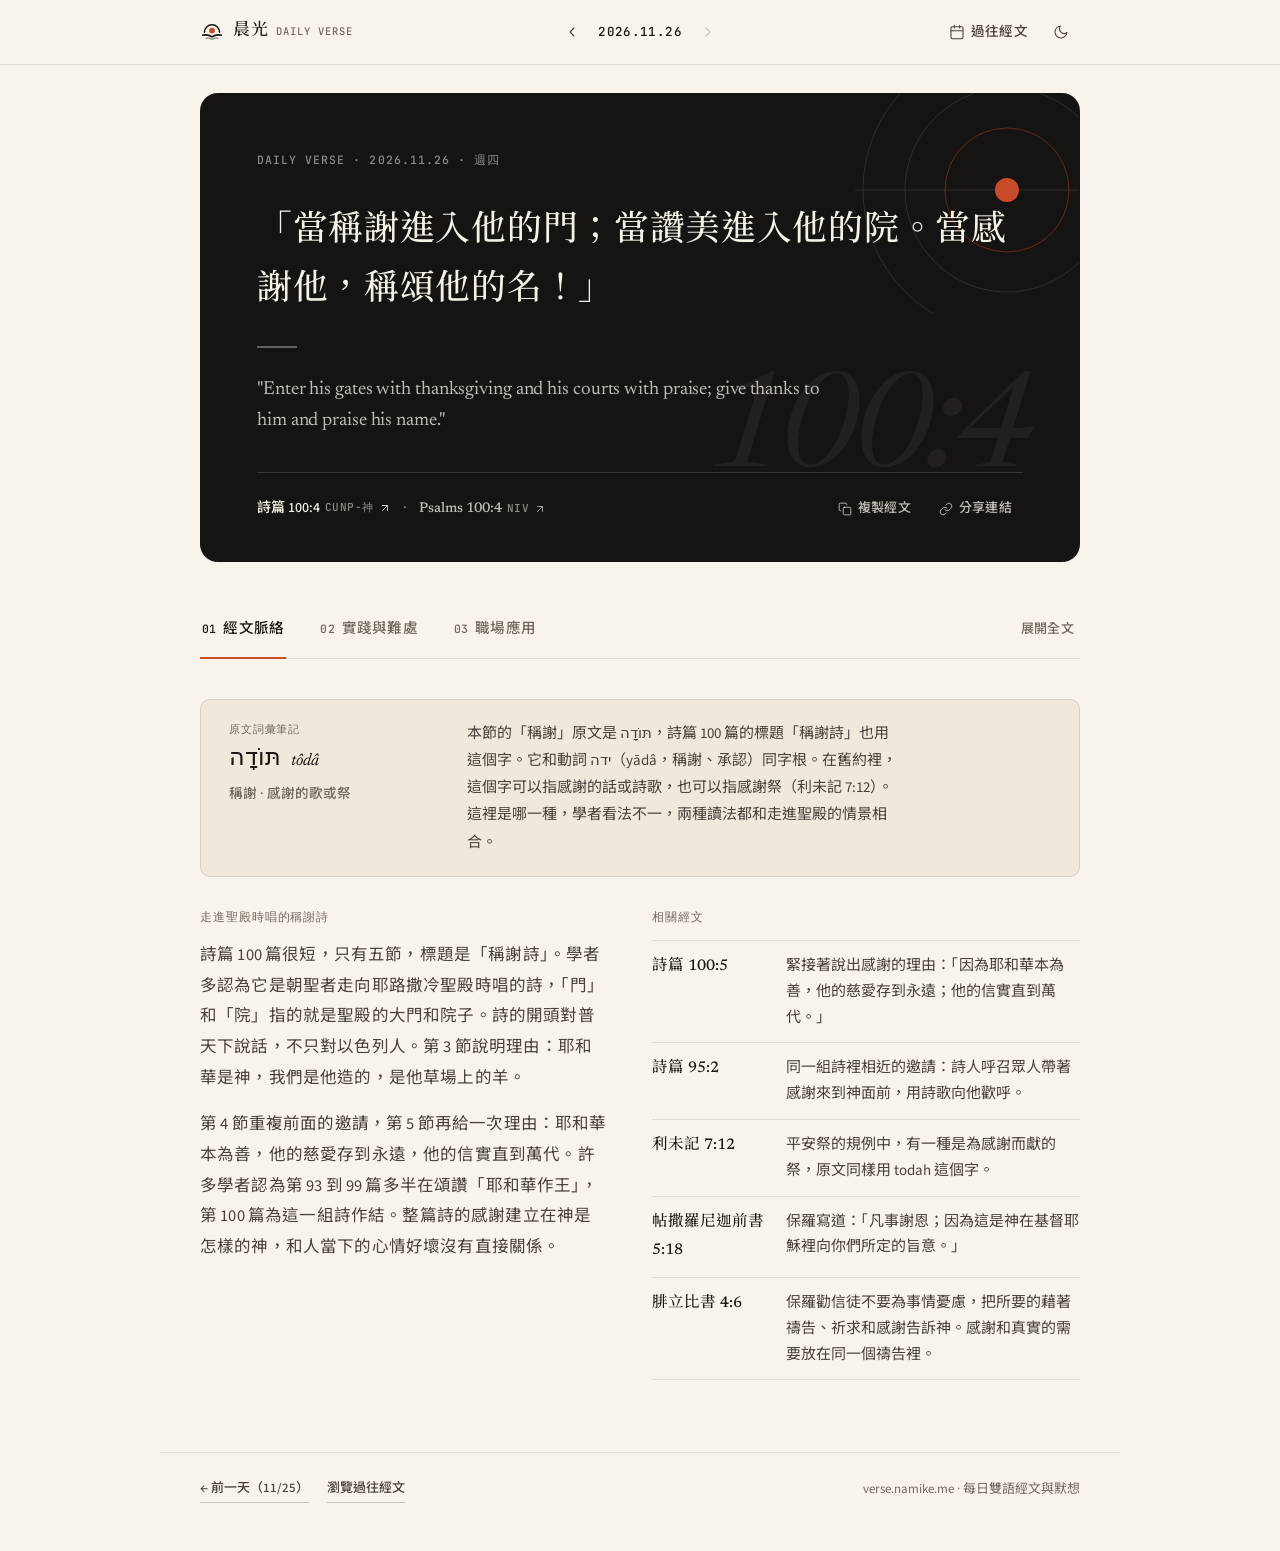
==== index.html @ 26ce159d "Publish daily verse: 2026-11-26 (Psalms 100:4) Co-authored-by: OpenBot <335604065+openbotgit[bot]@us" ====
<!DOCTYPE html>
<html
  lang="zh-Hant"
  data-theme="light"
  data-base="./"
  data-date="2026-11-26"
  data-entry-path="2026/11/26/"
  data-ref-zh="詩篇 100:4"
  data-ver-zh="CUNP-神"
  data-ref-en="Psalms 100:4"
  data-ver-en="NIV"
>
<head>
  <meta charset="UTF-8" />
  <meta name="viewport" content="width=device-width, initial-scale=1.0, viewport-fit=cover" />
  <title>晨光 · Daily Verse｜詩篇 100:4 · Psalms 100:4</title>
  <meta name="description" content="2026.11.26 詩篇 100:4 (CUNP-神) · Psalms 100:4 (NIV)｜詩人邀請眾人帶著感謝走進聖殿的門，下一節說明原因：耶和華本為善。" />
  <meta property="og:title" content="晨光 · Daily Verse｜詩篇 100:4 · Psalms 100:4" />
  <meta property="og:description" content="2026.11.26 詩篇 100:4 (CUNP-神) · Psalms 100:4 (NIV)｜詩人邀請眾人帶著感謝走進聖殿的門，下一節說明原因：耶和華本為善。" />
  <meta property="og:type" content="website" />
  <meta name="theme-color" id="themeColorMeta" content="#F8F4EC" />
  <meta name="mobile-web-app-capable" content="yes" />
  <meta name="apple-mobile-web-app-capable" content="yes" />
  <meta name="apple-mobile-web-app-status-bar-style" content="black-translucent" />
  <meta name="apple-mobile-web-app-title" content="晨光" />
  <link rel="manifest" href="./manifest.webmanifest" />
  <link rel="icon" type="image/svg+xml" href="./assets/icons/favicon.svg?v=4374a170" />
  <link rel="apple-touch-icon" sizes="180x180" href="./assets/icons/apple-touch-icon.png?v=6e1e2e88" />
  <link rel="preconnect" href="https://fonts.googleapis.com" />
  <link rel="preconnect" href="https://fonts.gstatic.com" crossorigin />
  <link
    href="https://fonts.googleapis.com/css2?family=JetBrains+Mono:wght@400;500&family=Newsreader:ital,opsz,wght@0,6..72,400;0,6..72,500;1,6..72,400&family=Noto+Sans+TC:wght@400;500;600&family=Noto+Serif+TC:wght@400;500;600&family=Source+Sans+3:wght@400;500;600&display=swap"
    rel="stylesheet"
  />
  <link rel="stylesheet" href="./assets/styles.css?v=486f0913" />
</head>
<body>
  <header class="site-header">
    <div class="header-inner">
      <a href="./" class="brand" id="brandHomeLink" title="回到最新一篇">
        <span class="brand-mark" aria-hidden="true">
          <svg width="24" height="24" viewBox="0 0 28 28" fill="none">
            <path d="M 5.2 14.3 A 8.8 8.8 0 0 1 22.8 14.3" stroke="currentColor" stroke-width="1.8" stroke-linecap="round"/>
            <circle cx="14" cy="12.3" r="3.4" fill="var(--accent, #C84B2A)"/>
            <path d="M 3.4 17.7 C 7.4 16.7 11.2 17.6 14 19.7 C 16.8 17.6 20.6 16.7 24.6 17.7" stroke="currentColor" stroke-width="2.0" stroke-linecap="round" stroke-linejoin="round"/>
            <path d="M 7.2 21.4 C 9.8 20.9 12.1 21.4 14 22.7 C 15.9 21.4 18.2 20.9 20.8 21.4" stroke="currentColor" stroke-opacity="0.48" stroke-width="1.6" stroke-linecap="round" stroke-linejoin="round"/>
          </svg>
        </span>
        <span class="brand-text">
          <span class="brand-zh">晨光</span>
          <span class="brand-en">Daily Verse</span>
        </span>
      </a>

      <nav class="day-nav" aria-label="每日經文切換">
        <a class="day-btn" id="prevDayBtn" href="./2026/11/25/" aria-label="前一天（11/25）" title="前一天 (←)"><svg width="16" height="16" viewBox="0 0 24 24" fill="none" stroke="currentColor" stroke-width="1.6" stroke-linecap="round" stroke-linejoin="round" aria-hidden="true"><path d="M15 18l-6-6 6-6"/></svg></a>
        <span class="day-current tabular">
          <span class="date-full" id="currentDateFull">2026.11.26</span>
          <span class="date-short" id="currentDateShort">11/26</span>
        </span>
        <span class="day-btn is-disabled" id="nextDayBtn" aria-disabled="true" title="已是最新一篇"><svg width="16" height="16" viewBox="0 0 24 24" fill="none" stroke="currentColor" stroke-width="1.6" stroke-linecap="round" stroke-linejoin="round" aria-hidden="true"><path d="M9 18l6-6-6-6"/></svg></span>
      </nav>

      <div class="header-actions">
        <button type="button" class="ghost-icon-btn" id="openArchiveBtn" aria-haspopup="dialog" aria-controls="archiveDrawer" aria-label="開啟過往經文" title="過往經文 (A)">
          <svg width="16" height="16" viewBox="0 0 24 24" fill="none" stroke="currentColor" stroke-width="1.6" stroke-linecap="round" stroke-linejoin="round" aria-hidden="true">
            <rect x="3" y="4" width="18" height="18" rx="2"/>
            <path d="M16 2v4M8 2v4M3 10h18"/>
          </svg>
          <span class="archive-label">過往經文</span>
        </button>
        <button type="button" class="ghost-icon-btn ghost-icon-btn--square" id="themeToggleBtn" aria-label="切換淺色或深色閱讀模式" title="切換閱讀模式 (T)">
          <svg id="themeIconSun" width="16" height="16" viewBox="0 0 24 24" fill="none" stroke="currentColor" stroke-width="1.6" stroke-linecap="round" stroke-linejoin="round" style="display:none;" aria-hidden="true">
            <circle cx="12" cy="12" r="4"/>
            <path d="M12 2v2M12 20v2M4.93 4.93l1.41 1.41M17.66 17.66l1.41 1.41M2 12h2M20 12h2M6.34 17.66l-1.41 1.41M19.07 4.93l-1.41 1.41"/>
          </svg>
          <svg id="themeIconMoon" width="16" height="16" viewBox="0 0 24 24" fill="none" stroke="currentColor" stroke-width="1.6" stroke-linecap="round" stroke-linejoin="round" aria-hidden="true">
            <path d="M21 12.79A9 9 0 1 1 11.21 3 7 7 0 0 0 21 12.79z"/>
          </svg>
        </button>
      </div>
    </div>
  </header>

  <main id="top">
    <article id="entryRoot" aria-live="polite">
      <section class="hero-stage" aria-label="今日雙語經文">
        <svg class="hero-motif" viewBox="0 0 300 220" fill="none" aria-hidden="true">
          <circle cx="228" cy="96" r="144" stroke="var(--hero-arc)" stroke-width="1"/>
          <circle cx="228" cy="96" r="102" stroke="var(--hero-arc)" stroke-width="1"/>
          <circle cx="228" cy="96" r="62" stroke="var(--hero-arc-warm)" stroke-width="1"/>
          <line x1="76" y1="96" x2="300" y2="96" stroke="var(--hero-arc)" stroke-width="1"/>
          <circle cx="228" cy="96" r="12" fill="var(--accent)"/>
        </svg>

        <div class="hero-watermark tabular is-long" id="heroWatermark" aria-hidden="true">100:4</div>

        <div class="hero-content">
          <div class="hero-kicker tabular" id="heroKicker">DAILY VERSE · 2026.11.26 · 週四</div>

          <blockquote class="hero-quote-zh" id="heroQuoteZh">「當稱謝進入他的門；當讚美進入他的院。當感謝他，稱頌他的名！」</blockquote>

          <div class="hero-dash" aria-hidden="true"></div>

          <blockquote class="hero-quote-en" id="heroQuoteEn" lang="en">&quot;Enter his gates with thanksgiving and his courts with praise; give thanks to him and praise his name.&quot;</blockquote>

          <div class="hero-footer">
            <h1 class="hero-ref-group">
              <a class="hero-ref-link" id="heroLinkZh" href="https://www.bible.com/zh-TW/verse-of-the-day" target="_blank" rel="noopener noreferrer">
                <span id="heroRefZh">詩篇 100:4</span>
                <span class="ref-ver" id="heroVerZh">CUNP-神</span>
                <svg width="12" height="12" viewBox="0 0 24 24" fill="none" stroke="currentColor" stroke-width="1.6" stroke-linecap="round" stroke-linejoin="round" aria-hidden="true"><path d="M7 17L17 7M7 7h10v10"/></svg>
              </a>
              <span class="ref-sep" aria-hidden="true">·</span>
              <a class="hero-ref-link hero-ref-en" id="heroLinkEn" href="https://www.bible.com/en-GB/verse-of-the-day" target="_blank" rel="noopener noreferrer" lang="en">
                <span id="heroRefEn">Psalms 100:4</span>
                <span class="ref-ver" id="heroVerEn">NIV</span>
                <svg width="12" height="12" viewBox="0 0 24 24" fill="none" stroke="currentColor" stroke-width="1.6" stroke-linecap="round" stroke-linejoin="round" aria-hidden="true"><path d="M7 17L17 7M7 7h10v10"/></svg>
              </a>
            </h1>

            <div class="hero-actions">
              <button type="button" class="hero-ghost-btn" id="copyVerseBtn">
                <svg width="14" height="14" viewBox="0 0 24 24" fill="none" stroke="currentColor" stroke-width="1.6" stroke-linecap="round" stroke-linejoin="round" aria-hidden="true">
                  <rect x="9" y="9" width="13" height="13" rx="2"/>
                  <path d="M5 15H4a2 2 0 0 1-2-2V4a2 2 0 0 1 2-2h9a2 2 0 0 1 2 2v1"/>
                </svg>
                <span>複製經文</span>
              </button>
              <button type="button" class="hero-ghost-btn" id="copyLinkBtn">
                <svg width="14" height="14" viewBox="0 0 24 24" fill="none" stroke="currentColor" stroke-width="1.6" stroke-linecap="round" stroke-linejoin="round" aria-hidden="true">
                  <path d="M10 13a5 5 0 0 0 7.54.54l3-3a5 5 0 0 0-7.07-7.07l-1.72 1.71"/>
                  <path d="M14 11a5 5 0 0 0-7.54-.54l-3 3a5 5 0 0 0 7.07 7.07l1.71-1.71"/>
                </svg>
                <span>分享連結</span>
              </button>
            </div>
          </div>
        </div>
      </section>

      <section class="study-sanctuary" id="studySanctuary" data-expanded="false" aria-label="經文默想與應用">
        <div class="study-tabs-bar">
          <div class="tab-list" role="tablist" aria-label="經文研讀分頁">
            <button type="button" class="study-tab" role="tab" id="tab-context" aria-controls="panel-context" aria-selected="true" data-tab="context">
              <span class="tab-num tabular">01</span>
              <span>經文脈絡</span>
            </button>
            <button type="button" class="study-tab" role="tab" id="tab-practice" aria-controls="panel-practice" aria-selected="false" data-tab="practice">
              <span class="tab-num tabular">02</span>
              <span>實踐與難處</span>
            </button>
            <button type="button" class="study-tab" role="tab" id="tab-workplace" aria-controls="panel-workplace" aria-selected="false" data-tab="workplace">
              <span class="tab-num tabular">03</span>
              <span>職場應用</span>
            </button>
          </div>

          <button type="button" class="expand-all-btn" id="expandAllBtn" aria-pressed="false">展開全文</button>
        </div>

        <section class="study-panel" id="panel-context" role="tabpanel" aria-labelledby="tab-context">
          <div class="panel-expanded-head">
            <span class="panel-expanded-num tabular">01</span>
            <h2 class="panel-expanded-title">經文背景與相關經文</h2>
          </div>
          <aside class="word-study" aria-label="原文詞彙筆記">
            <div class="word-study-top">
              <span class="word-study-tag">原文詞彙筆記</span>
              <div class="word-study-lexeme">
                <span class="word-study-hebrew" lang="he" dir="rtl">תּוֹדָה</span>
                <span class="word-study-translit" lang="en">tôdâ</span>
              </div>
              <span class="word-study-gloss">稱謝 · 感謝的歌或祭</span>
            </div>
            <p>本節的「稱謝」原文是 תּוֹדָה，詩篇 100 篇的標題「稱謝詩」也用這個字。它和動詞 ידה（yādâ，稱謝、承認）同字根。在舊約裡，這個字可以指感謝的話或詩歌，也可以指感謝祭（利未記 7:12）。這裡是哪一種，學者看法不一，兩種讀法都和走進聖殿的情景相合。</p>
          </aside>

          <div class="context-split">
            <div>
              <h3 class="subsection-heading">走進聖殿時唱的稱謝詩</h3>
              <div class="prose-column">
                <p>詩篇 100 篇很短，只有五節，標題是「稱謝詩」。學者多認為它是朝聖者走向耶路撒冷聖殿時唱的詩，「門」和「院」指的就是聖殿的大門和院子。詩的開頭對普天下說話，不只對以色列人。第 3 節說明理由：耶和華是神，我們是他造的，是他草場上的羊。</p>
                <p>第 4 節重複前面的邀請，第 5 節再給一次理由：耶和華本為善，他的慈愛存到永遠，他的信實直到萬代。許多學者認為第 93 到 99 篇多半在頌讚「耶和華作王」，第 100 篇為這一組詩作結。整篇詩的感謝建立在神是怎樣的神，和人當下的心情好壞沒有直接關係。</p>
              </div>
            </div>

            <div>
              <h3 class="subsection-heading">相關經文</h3>
              <ul class="crossref-list">
                <li class="crossref-item">
                  <span class="crossref-ref">詩篇 100:5</span>
                  <span class="crossref-note">緊接著說出感謝的理由：「因為耶和華本為善，他的慈愛存到永遠；他的信實直到萬代。」</span>
                </li>
                <li class="crossref-item">
                  <span class="crossref-ref">詩篇 95:2</span>
                  <span class="crossref-note">同一組詩裡相近的邀請：詩人呼召眾人帶著感謝來到神面前，用詩歌向他歡呼。</span>
                </li>
                <li class="crossref-item">
                  <span class="crossref-ref">利未記 7:12</span>
                  <span class="crossref-note">平安祭的規例中，有一種是為感謝而獻的祭，原文同樣用 todah 這個字。</span>
                </li>
                <li class="crossref-item">
                  <span class="crossref-ref">帖撒羅尼迦前書 5:18</span>
                  <span class="crossref-note">保羅寫道：「凡事謝恩；因為這是神在基督耶穌裡向你們所定的旨意。」</span>
                </li>
                <li class="crossref-item">
                  <span class="crossref-ref">腓立比書 4:6</span>
                  <span class="crossref-note">保羅勸信徒不要為事情憂慮，把所要的藉著禱告、祈求和感謝告訴神。感謝和真實的需要放在同一個禱告裡。</span>
                </li>
              </ul>
            </div>
          </div>
        </section>

        <section class="study-panel" id="panel-practice" role="tabpanel" aria-labelledby="tab-practice" hidden>
          <div class="panel-expanded-head">
            <span class="panel-expanded-num tabular">02</span>
            <h2 class="panel-expanded-title">日常實踐與現實難處</h2>
          </div>

          <div class="practice-grid">
            <div>
              <h3 class="column-label">日常小習慣</h3>
              <ol class="habit-list">
                <li class="habit-item">
                  <span class="habit-index tabular">01</span>
                  <div>
                    <h4 class="item-title">開工前先說一句感謝</h4>
                    <p class="item-body">打開電腦或走進公司前，花幾秒鐘為一件具體的事感謝神，例如昨晚睡得還可以，或通勤順利。</p>
                  </div>
                </li>
                <li class="habit-item">
                  <span class="habit-index tabular">02</span>
                  <div>
                    <h4 class="item-title">寫下感謝的理由</h4>
                    <p class="item-body">第 5 節給了感謝的理由。你也可以在筆記裡寫下自己為什麼感謝，感謝就比較不會只剩一句口頭禪。</p>
                  </div>
                </li>
                <li class="habit-item">
                  <span class="habit-index tabular">03</span>
                  <div>
                    <h4 class="item-title">和別人一起感謝</h4>
                    <p class="item-body">這首詩是對一群人說的。家人吃飯時，或小組聚會開始前，可以請每人說一件這週值得感謝的事。</p>
                  </div>
                </li>
              </ol>
            </div>

            <div class="tensions-panel">
              <h3 class="column-label">現實難處</h3>
              <ul class="tension-list">
                <li class="tension-item">
                  <h4 class="item-title">心裡不感謝，卻被要求感謝</h4>
                  <p class="item-body">經文用命令語氣說「當稱謝」，可是很多時候心裡就是感謝不起來。有人因此覺得自己虛偽。也許可以先說出一件真實的小事，讓感受慢慢跟上，不必假裝。</p>
                </li>
                <li class="tension-item">
                  <h4 class="item-title">感謝變成壓下痛苦</h4>
                  <p class="item-body">如果把感謝當成不准抱怨，人可能會把傷痛藏起來。詩篇裡也有很多哀歌，詩人直接向神訴苦。感謝和哀哭在同一本詩集裡並存。</p>
                </li>
                <li class="tension-item">
                  <h4 class="item-title">對聚會有傷痕的人</h4>
                  <p class="item-body">這首詩描寫一群人一起走進聖殿。對在教會受過傷，或還在觀望信仰的人來說，和大家一起走進去並不容易。可以先從個人的感謝開始，按自己的步調來。</p>
                </li>
              </ul>
            </div>
          </div>
        </section>

        <section class="study-panel" id="panel-workplace" role="tabpanel" aria-labelledby="tab-workplace" hidden>
          <div class="panel-expanded-head">
            <span class="panel-expanded-num tabular">03</span>
            <h2 class="panel-expanded-title">別人怎麼把這節經文用在工作上</h2>
          </div>

          <div class="workplace-grid">
            <article class="workplace-cell">
              <div>
                <span class="workplace-kicker">工作和事奉</span>
                <h3 class="item-title">日常工作也可以是事奉</h3>
                <p class="item-body">第 2 節「事奉耶和華」的希伯來字根，也用在一般的勞動和做工上。這讓人可以把每天的工作也放在敬拜的眼光裡來看，帶著感謝做，也許比較不會只覺得是在交差。</p>
              </div>
              <div class="workplace-source">參考來源：Bible Hub（biblehub.com）的詩篇 100 篇註釋</div>
            </article>
            <article class="workplace-cell">
              <div>
                <span class="workplace-kicker">職位高低</span>
                <h3 class="item-title">不論什麼職位都可以事奉</h3>
                <p class="item-body">有一份猶太讀經材料從「事奉」和「僕人」同字根談起，提出日常生活本身就可以是事奉，不論一個人在什麼位置。對基層員工或主管來說，這份感謝都可以落在自己手上的工作。</p>
              </div>
              <div class="workplace-source">參考來源：Sefaria（sefaria.org）的詩篇 100 篇讀經單元</div>
            </article>
            <article class="workplace-cell">
              <div>
                <span class="workplace-kicker">週間的感謝</span>
                <h3 class="item-title">把主日的感謝帶進週一</h3>
                <p class="item-body">一份查經材料問：怎樣在平日生活中「帶著感謝進入他的門」，怎樣在一週當中樂意事奉。上班族可以在週一早上的會議前，想一件上週值得感謝的事。</p>
              </div>
              <div class="workplace-source">參考來源：Logos Sermons（sermons.logos.com）的詩篇 100 篇查經講章</div>
            </article>
            <article class="workplace-cell">
              <div>
                <span class="workplace-kicker">應得的心態</span>
                <h3 class="item-title">留意理所當然的心態</h3>
                <p class="item-body">Chuck Swindoll 提到，覺得一切理所當然的心態，很快就會蓋過慷慨和謙卑。在職場上，加薪、資源或同事的幫忙久了容易被當成應得的。偶爾停下來道謝，可以幫人保持清醒。</p>
              </div>
              <div class="workplace-source">參考來源：Insight for Living Ministries（insight.org）的每日靈修</div>
            </article>
          </div>
        </section>
      </section>
    </article>
  </main>

  <footer class="site-footer">
    <div class="footer-links">
      <a class="footer-link" id="footerPrevBtn" href="./2026/11/25/">← 前一天（11/25）</a>
      <button type="button" class="footer-link" id="footerArchiveBtn">瀏覽過往經文</button>
      <button type="button" class="footer-link" id="installPwaBtn" hidden>安裝 App</button>
    </div>
    <span class="tabular">verse.namike.me · 每日雙語經文與默想</span>
  </footer>

  <div class="drawer-backdrop" id="drawerBackdrop" hidden></div>
  <aside class="archive-drawer" id="archiveDrawer" role="dialog" aria-modal="true" aria-labelledby="archiveDrawerTitle" hidden>
    <div class="drawer-header">
      <h2 class="drawer-title" id="archiveDrawerTitle">過往經文</h2>
      <button type="button" class="ghost-icon-btn ghost-icon-btn--square" id="closeArchiveBtn" aria-label="關閉過往經文">
        <svg width="16" height="16" viewBox="0 0 24 24" fill="none" stroke="currentColor" stroke-width="1.6" stroke-linecap="round" stroke-linejoin="round" aria-hidden="true">
          <path d="M18 6L6 18M6 6l12 12"/>
        </svg>
      </button>
    </div>
    <div class="drawer-search-wrap">
      <label class="sr-only" for="archiveSearchInput">搜尋日期或經文出處</label>
      <input
        type="search"
        id="archiveSearchInput"
        class="drawer-search"
        placeholder="搜尋日期或經文（例如 2026-11-26、詩篇 100:4）"
        autocomplete="off"
      />
    </div>
    <div class="drawer-body" id="archiveBody">
      <div id="archiveGroups"></div>
      <p class="archive-empty" id="archiveEmpty" hidden>找不到符合的日期或經文。</p>
    </div>
  </aside>

  <div class="toast" id="toastEl" role="status" aria-live="polite"></div>

  <script id="archiveFallback" type="application/json">[{"date": "2026-11-26", "dateDot": "2026.11.26", "shortLabel": "11/26", "weekday": "週四", "refZh": "詩篇 100:4", "refEn": "Psalms 100:4", "snippet": "詩人邀請眾人帶著感謝走進聖殿的門，下一節說明原因：耶和華本為善。", "path": "2026/11/26/"}, {"date": "2026-11-25", "dateDot": "2026.11.25", "shortLabel": "11/25", "weekday": "週三", "refZh": "哥林多前書 15:57", "refEn": "1 Corinthians 15:57", "snippet": "保羅為神所賜的得勝感謝，接著說：在主裡的勞苦不是徒然的。", "path": "2026/11/25/"}, {"date": "2026-11-24", "dateDot": "2026.11.24", "shortLabel": "11/24", "weekday": "週二", "refZh": "約書亞記 1:8", "refEn": "Joshua 1:8", "snippet": "領袖交接之際，約書亞被吩咐晝夜誦念（hagah）律法書，並照著去行。", "path": "2026/11/24/"}]</script>
  <script defer src="./assets/app.js?v=8207afe4"></script>
</body>
</html>
---- assets/styles.css ----
:root {
  /* Light — Alabaster & Ink */
  --bg: #F8F4EC;
  --surface: #EFE8DB;
  --surface-elevated: #FBF8F2;
  --fg: #1A1714;
  --fg-secondary: #48423B;
  --muted: #72685E;
  --border: rgba(26, 23, 20, 0.11);
  --border-strong: rgba(26, 23, 20, 0.22);
  --accent: #C84B2A;
  --accent-soft: rgba(200, 75, 42, 0.08);
  --backdrop: rgba(22, 20, 18, 0.44);

  /* Hero Broadsheet Stage (Dramatic Focal Contrast on Alabaster) */
  --hero-bg: #161412;
  --hero-fg: #F6F1E7;
  --hero-fg-muted: rgba(246, 241, 231, 0.76);
  --hero-fg-subtle: rgba(246, 241, 231, 0.54);
  --hero-border: rgba(246, 241, 231, 0.14);
  --hero-border-strong: rgba(246, 241, 231, 0.30);
  --hero-dash: rgba(246, 241, 231, 0.34);
  --hero-arc: rgba(246, 241, 231, 0.11);
  --hero-arc-warm: rgba(200, 75, 42, 0.42);
  --hero-numeral: rgba(246, 241, 231, 0.055);
  --hero-stage-ring: rgba(22, 20, 18, 0.10);
  --hero-btn-hover: rgba(246, 241, 231, 0.08);

  --font-serif: 'Newsreader', 'Noto Serif TC', 'Iowan Old Style', 'Songti TC', 'Georgia', serif;
  --font-sans: 'Source Sans 3', 'Noto Sans TC', 'PingFang TC', 'Hiragino Sans CNS', sans-serif;
  --font-mono: 'JetBrains Mono', ui-monospace, 'SFMono-Regular', monospace;

  --container: 960px;
  --reading: 66ch;
  --radius-sm: 6px;
  --radius-md: 10px;
  --radius-hero: 18px;
  --header-h: 64px;
}

[data-theme="dark"] {
  /* Dark — Candlelight Obsidian */
  --bg: #12110F;
  --surface: #1B1815;
  --surface-elevated: #211D19;
  --fg: #F5EFE4;
  --fg-secondary: #C8C0B4;
  --muted: #988E82;
  --border: rgba(245, 239, 228, 0.11);
  --border-strong: rgba(245, 239, 228, 0.24);
  --accent: #E07852;
  --accent-soft: rgba(224, 120, 82, 0.14);
  --backdrop: rgba(8, 7, 6, 0.68);

  --hero-bg: #1C1915;
  --hero-fg: #F5EFE4;
  --hero-fg-muted: rgba(245, 239, 228, 0.78);
  --hero-fg-subtle: rgba(245, 239, 228, 0.54);
  --hero-border: rgba(245, 239, 228, 0.13);
  --hero-border-strong: rgba(245, 239, 228, 0.30);
  --hero-dash: rgba(245, 239, 228, 0.34);
  --hero-arc: rgba(224, 120, 82, 0.15);
  --hero-arc-warm: rgba(224, 120, 82, 0.45);
  --hero-numeral: rgba(245, 239, 228, 0.05);
  --hero-stage-ring: rgba(224, 120, 82, 0.26);
  --hero-btn-hover: rgba(245, 239, 228, 0.08);
}

*, *::before, *::after {
  box-sizing: border-box;
}

html {
  scroll-behavior: smooth;
  -webkit-font-smoothing: antialiased;
  -moz-osx-font-smoothing: grayscale;
}

body {
  margin: 0;
  background-color: var(--bg);
  color: var(--fg);
  font-family: var(--font-sans);
  font-size: 16.5px;
  line-height: 1.82;
  text-align: left;
  transition: background-color 180ms ease, color 180ms ease;
}

a {
  color: inherit;
}

button {
  font: inherit;
  color: inherit;
  background: none;
  border: 0;
  padding: 0;
  cursor: pointer;
}

button:focus-visible,
a:focus-visible,
input:focus-visible {
  outline: 2px solid var(--border-strong);
  outline-offset: 2px;
}

.tabular {
  font-variant-numeric: tabular-nums;
}

.sr-only {
  position: absolute;
  width: 1px;
  height: 1px;
  padding: 0;
  margin: -1px;
  overflow: hidden;
  clip: rect(0, 0, 0, 0);
  white-space: nowrap;
  border: 0;
}

/* Single-Row Borderless Header */
.site-header {
  position: sticky;
  top: 0;
  z-index: 30;
  padding-top: env(safe-area-inset-top);
  background-color: var(--bg);
  border-bottom: 1px solid var(--border);
  transition: background-color 180ms ease;
}

.header-inner {
  max-width: var(--container);
  margin: 0 auto;
  padding: 0 clamp(16px, 4vw, 40px);
  height: var(--header-h);
  display: grid;
  grid-template-columns: 1fr auto 1fr;
  align-items: center;
  gap: 10px;
}

.brand {
  display: inline-flex;
  align-items: center;
  gap: 9px;
  justify-self: start;
  min-height: 40px;
  text-decoration: none;
}

.brand-mark {
  display: inline-flex;
  align-items: center;
  justify-content: center;
  color: var(--fg);
}

.brand-text {
  display: flex;
  align-items: baseline;
  gap: 8px;
  white-space: nowrap;
}

.brand-zh {
  font-family: var(--font-serif);
  font-size: 17px;
  font-weight: 500;
  letter-spacing: 0.04em;
}

.brand-en {
  font-family: var(--font-mono);
  font-size: 10.5px;
  font-weight: 500;
  letter-spacing: 0.09em;
  text-transform: uppercase;
  color: var(--muted);
}

.day-nav {
  display: inline-flex;
  align-items: center;
  gap: 2px;
  justify-self: center;
}

.day-btn {
  display: inline-flex;
  align-items: center;
  justify-content: center;
  width: 36px;
  height: 36px;
  border-radius: 999px;
  color: var(--fg-secondary);
  transition: background-color 140ms ease, color 140ms ease;
}

.day-btn:hover:not(:disabled) {
  background-color: var(--surface);
  color: var(--fg);
}

.day-btn:disabled {
  opacity: 0.28;
  cursor: not-allowed;
}

.day-current {
  padding: 0 6px;
  font-family: var(--font-mono);
  font-size: 12.5px;
  font-weight: 500;
  letter-spacing: 0.03em;
  color: var(--fg);
  white-space: nowrap;
}

.date-short {
  display: none;
}

.header-actions {
  display: inline-flex;
  align-items: center;
  gap: 4px;
  justify-self: end;
}

.ghost-icon-btn {
  display: inline-flex;
  align-items: center;
  justify-content: center;
  gap: 6px;
  min-height: 38px;
  padding: 0 10px;
  border-radius: var(--radius-sm);
  font-size: 13.5px;
  font-weight: 500;
  letter-spacing: 0.02em;
  color: var(--fg-secondary);
  transition: background-color 140ms ease, color 140ms ease;
}

.ghost-icon-btn:hover {
  background-color: var(--surface);
  color: var(--fg);
}

.ghost-icon-btn--square {
  padding: 0;
  width: 38px;
}

/* Main Container */
main {
  max-width: var(--container);
  margin: 0 auto;
  padding: clamp(18px, 3vw, 28px) clamp(16px, 4vw, 40px) 64px;
}

/* Hero Broadsheet Focal Stage */
.hero-stage {
  position: relative;
  overflow: hidden;
  background-color: var(--hero-bg);
  color: var(--hero-fg);
  border: 1px solid var(--hero-stage-ring);
  border-radius: var(--radius-hero);
  padding: clamp(28px, 5vw, 56px) clamp(24px, 5vw, 56px) clamp(22px, 3.6vw, 34px);
}

.hero-motif {
  position: absolute;
  top: 0;
  right: 0;
  width: clamp(190px, 28vw, 300px);
  height: auto;
  pointer-events: none;
  z-index: 1;
}

.hero-watermark {
  position: absolute;
  right: clamp(20px, 4vw, 48px);
  bottom: clamp(54px, 7.5vw, 72px);
  font-family: 'Newsreader', 'Georgia', serif;
  font-style: italic;
  font-weight: 400;
  font-size: clamp(6rem, 13.5vw, 10.5rem);
  line-height: 0.82;
  letter-spacing: -0.04em;
  color: var(--hero-numeral);
  pointer-events: none;
  user-select: none;
  white-space: nowrap;
  z-index: 1;
}

.hero-watermark.is-long {
  font-size: clamp(4.6rem, 10.5vw, 8.2rem);
}

.hero-content {
  position: relative;
  z-index: 2;
}

.hero-kicker {
  display: flex;
  flex-wrap: wrap;
  align-items: center;
  gap: 8px;
  margin-bottom: clamp(20px, 3.2vw, 32px);
  padding-right: clamp(90px, 18vw, 180px);
  font-family: var(--font-mono);
  font-size: 11.5px;
  font-weight: 500;
  letter-spacing: 0.09em;
  text-transform: uppercase;
  color: var(--hero-fg-subtle);
}

.hero-quote-zh {
  margin: 0;
  max-width: 26em;
  font-family: var(--font-serif);
  font-size: clamp(1.48rem, 3vw, 2.18rem);
  font-weight: 500;
  line-height: 1.68;
  letter-spacing: 0.02em;
  color: var(--hero-fg);
}

.hero-dash {
  width: 40px;
  height: 2px;
  margin: clamp(18px, 2.8vw, 26px) 0;
  background-color: var(--hero-dash);
}

.hero-quote-en {
  margin: 0;
  max-width: 58ch;
  font-family: var(--font-serif);
  font-size: clamp(1.04rem, 1.48vw, 1.22rem);
  font-weight: 400;
  line-height: 1.64;
  letter-spacing: -0.005em;
  color: var(--hero-fg-muted);
}

.hero-footer {
  margin-top: clamp(24px, 3.8vw, 36px);
  padding-top: 18px;
  border-top: 1px solid var(--hero-border);
  display: flex;
  flex-wrap: wrap;
  align-items: center;
  justify-content: space-between;
  gap: 12px 20px;
}

.hero-ref-group {
  margin: 0;
  display: flex;
  flex-wrap: wrap;
  align-items: baseline;
  gap: 6px 12px;
  font-size: 14px;
  font-weight: 500;
  line-height: 1.45;
}

.hero-ref-link {
  display: inline-flex;
  align-items: center;
  gap: 5px;
  text-decoration: none;
  color: var(--hero-fg);
  border-bottom: 1px solid transparent;
  padding: 2px 0;
  transition: border-color 140ms ease, color 140ms ease;
}

.hero-ref-link:hover {
  border-bottom-color: var(--hero-border-strong);
}

.hero-ref-link.hero-ref-en {
  font-family: var(--font-serif);
  color: var(--hero-fg-muted);
}

.hero-ref-link.hero-ref-en:hover {
  color: var(--hero-fg);
}

.ref-ver {
  font-family: var(--font-mono);
  font-size: 11px;
  letter-spacing: 0.04em;
  color: var(--hero-fg-subtle);
}

.ref-sep {
  color: var(--hero-fg-subtle);
}

.hero-actions {
  display: inline-flex;
  flex-wrap: wrap;
  align-items: center;
  gap: 6px;
}

.hero-ghost-btn {
  display: inline-flex;
  align-items: center;
  gap: 6px;
  min-height: 36px;
  padding: 0 11px;
  border-radius: var(--radius-sm);
  font-size: 13px;
  font-weight: 500;
  letter-spacing: 0.02em;
  color: var(--hero-fg-muted);
  transition: background-color 140ms ease, color 140ms ease;
}

.hero-ghost-btn:hover {
  background-color: var(--hero-btn-hover);
  color: var(--hero-fg);
}

.hero-ghost-btn:active {
  transform: translateY(1px);
}

/* Sample Entry Notice */
.mock-notice {
  margin: 20px 0 0;
  padding: 10px 14px;
  border: 1px solid var(--border);
  border-radius: var(--radius-sm);
  background-color: var(--surface);
  font-size: 13.5px;
  color: var(--fg-secondary);
}

/* Tabbed Study Sanctuary */
.study-sanctuary {
  margin-top: clamp(26px, 4vw, 40px);
}

.study-tabs-bar {
  display: flex;
  align-items: center;
  justify-content: space-between;
  gap: 16px;
  border-bottom: 1px solid var(--border);
}

.tab-list {
  display: flex;
  align-items: center;
  gap: clamp(18px, 3vw, 32px);
}

.study-tab {
  position: relative;
  display: inline-flex;
  align-items: baseline;
  gap: 7px;
  padding: 14px 2px;
  margin-bottom: -1px;
  border-bottom: 2px solid transparent;
  font-size: 14.5px;
  font-weight: 500;
  letter-spacing: 0.015em;
  color: var(--muted);
  white-space: nowrap;
  transition: color 140ms ease, border-color 140ms ease;
}

.study-tab:hover {
  color: var(--fg);
}

.study-tab[aria-selected="true"] {
  color: var(--fg);
  border-bottom-color: var(--accent);
}

.tab-num {
  font-family: var(--font-mono);
  font-size: 11.5px;
  font-weight: 500;
  color: var(--muted);
}

.study-tab[aria-selected="true"] .tab-num {
  color: var(--fg);
}

.expand-all-btn {
  display: inline-flex;
  align-items: center;
  gap: 5px;
  min-height: 36px;
  padding: 0 6px;
  font-size: 13px;
  font-weight: 500;
  letter-spacing: 0.02em;
  color: var(--muted);
  white-space: nowrap;
  transition: color 140ms ease;
}

.expand-all-btn:hover {
  color: var(--fg);
}

.expand-all-btn[aria-pressed="true"] {
  color: var(--fg);
}

/* Study Panels */
.study-panel {
  padding: clamp(28px, 4vw, 40px) 0 8px;
}

.study-panel[hidden] {
  display: none;
}

.panel-expanded-head {
  display: none;
  align-items: baseline;
  gap: 10px;
  margin: 0 0 22px;
  padding-bottom: 10px;
  border-bottom: 1px solid var(--border);
}

.study-sanctuary[data-expanded="true"] .study-panel + .study-panel {
  margin-top: 32px;
  padding-top: 36px;
  border-top: 1px solid var(--border);
}

.study-sanctuary[data-expanded="true"] .panel-expanded-head {
  display: flex;
}

.panel-expanded-num {
  font-family: var(--font-mono);
  font-size: 12px;
  font-weight: 500;
  color: var(--muted);
}

.panel-expanded-title {
  margin: 0;
  font-family: var(--font-serif);
  font-size: 1.32rem;
  font-weight: 500;
  color: var(--fg);
}

/* Panel 01: Word Study + Context + Cross-Refs */
.word-study {
  margin: 0 0 30px;
  padding: 20px clamp(18px, 3vw, 28px);
  background-color: var(--surface);
  border: 1px solid var(--border);
  border-radius: var(--radius-md);
  display: grid;
  grid-template-columns: 210px 1fr;
  gap: 12px 28px;
  align-items: start;
}

.word-study-top {
  display: flex;
  flex-direction: column;
  gap: 4px;
}

.word-study-tag {
  font-family: var(--font-mono);
  font-size: 10.5px;
  font-weight: 500;
  letter-spacing: 0.08em;
  text-transform: uppercase;
  color: var(--muted);
}

.word-study-lexeme {
  display: flex;
  align-items: baseline;
  gap: 10px;
  margin-top: 2px;
}

.word-study-hebrew {
  font-family: var(--font-serif);
  font-size: 24px;
  font-weight: 500;
  line-height: 1.2;
  color: var(--fg);
  direction: rtl;
  unicode-bidi: isolate;
}

.word-study-translit {
  font-family: var(--font-serif);
  font-style: italic;
  font-size: 17px;
  color: var(--fg);
}

.word-study-gloss {
  font-size: 13.5px;
  font-weight: 500;
  color: var(--muted);
}

.word-study p {
  margin: 0;
  font-size: 15px;
  line-height: 1.82;
  color: var(--fg-secondary);
  max-width: 62ch;
}

.context-split {
  display: grid;
  grid-template-columns: 1fr 1.05fr;
  gap: 28px 44px;
  align-items: start;
}

.prose-column {
  max-width: var(--reading);
  margin-bottom: 0;
}

.prose-column p {
  margin: 0 0 16px;
  color: var(--fg-secondary);
  line-height: 1.86;
  letter-spacing: 0.01em;
}

.prose-column p:last-child {
  margin-bottom: 0;
}

.subsection-heading {
  margin: 0 0 12px;
  font-family: var(--font-mono);
  font-size: 11.5px;
  font-weight: 500;
  letter-spacing: 0.08em;
  text-transform: uppercase;
  color: var(--muted);
}

.crossref-list {
  list-style: none;
  margin: 0;
  padding: 0;
  border-top: 1px solid var(--border);
}

.crossref-item {
  display: grid;
  grid-template-columns: 118px 1fr;
  gap: 4px 16px;
  padding: 12px 0;
  border-bottom: 1px solid var(--border);
  align-items: baseline;
}

.crossref-ref {
  font-family: var(--font-serif);
  font-size: 15.5px;
  font-weight: 500;
  color: var(--fg);
}

.crossref-note {
  font-size: 15px;
  line-height: 1.72;
  color: var(--fg-secondary);
}

/* Panel 02: Practice & Tensions */
.practice-grid {
  display: grid;
  grid-template-columns: 1.05fr 0.95fr;
  gap: 28px 44px;
  align-items: start;
}

.column-label {
  margin: 0 0 16px;
  font-family: var(--font-mono);
  font-size: 11.5px;
  font-weight: 500;
  letter-spacing: 0.08em;
  text-transform: uppercase;
  color: var(--muted);
}

.habit-list {
  list-style: none;
  margin: 0;
  padding: 0;
  border-top: 1px solid var(--border);
}

.habit-item {
  display: grid;
  grid-template-columns: 32px 1fr;
  gap: 10px;
  padding: 18px 0;
  border-bottom: 1px solid var(--border);
  align-items: start;
}

.habit-index {
  font-family: var(--font-mono);
  font-size: 12px;
  font-weight: 500;
  color: var(--muted);
  padding-top: 4px;
}

.item-title {
  margin: 0 0 5px;
  font-family: var(--font-serif);
  font-size: 17.5px;
  font-weight: 500;
  line-height: 1.4;
  color: var(--fg);
}

.item-body {
  margin: 0;
  font-size: 15px;
  line-height: 1.78;
  color: var(--fg-secondary);
}

.tensions-panel {
  background-color: var(--surface);
  border-radius: var(--radius-md);
  padding: 22px clamp(18px, 3vw, 26px);
}

.tension-list {
  list-style: none;
  margin: 0;
  padding: 0;
}

.tension-item {
  padding: 15px 0;
  border-top: 1px solid var(--border);
}

.tension-item:first-child {
  padding-top: 2px;
  border-top: 0;
}

.tension-item:last-child {
  padding-bottom: 0;
}

/* Panel 03: Workplace 2x2 Matrix */
.workplace-grid {
  display: grid;
  grid-template-columns: repeat(2, 1fr);
  border-top: 1px solid var(--border);
  border-bottom: 1px solid var(--border);
}

.workplace-cell {
  padding: 24px 0;
  display: flex;
  flex-direction: column;
  justify-content: space-between;
  gap: 14px;
}

.workplace-cell:nth-child(odd) {
  padding-right: 28px;
  border-right: 1px solid var(--border);
}

.workplace-cell:nth-child(even) {
  padding-left: 28px;
}

.workplace-cell:nth-child(n+3) {
  border-top: 1px solid var(--border);
}

.workplace-kicker {
  display: inline-block;
  margin-bottom: 6px;
  font-family: var(--font-mono);
  font-size: 11px;
  font-weight: 500;
  letter-spacing: 0.06em;
  text-transform: uppercase;
  color: var(--muted);
}

.workplace-source {
  font-size: 13px;
  line-height: 1.5;
  color: var(--muted);
  border-top: 1px solid var(--border);
  padding-top: 10px;
}

/* Sample Archive Section */
.sample-section {
  padding: 28px 0 8px;
}

.sample-section[hidden] {
  display: none;
}

/* Quiet Footer */
.site-footer {
  max-width: var(--container);
  margin: 0 auto;
  padding: 24px clamp(16px, 4vw, 40px) calc(48px + env(safe-area-inset-bottom));
  border-top: 1px solid var(--border);
  display: flex;
  flex-wrap: wrap;
  align-items: center;
  justify-content: space-between;
  gap: 14px;
  font-size: 13px;
  color: var(--muted);
}

.footer-links {
  display: flex;
  flex-wrap: wrap;
  align-items: center;
  gap: 18px;
}

.footer-link {
  font-weight: 500;
  color: var(--fg-secondary);
  border-bottom: 1px solid var(--border-strong);
  padding-bottom: 1px;
  transition: color 140ms ease, border-color 140ms ease;
}

.footer-link:hover:not(:disabled) {
  color: var(--fg);
  border-bottom-color: var(--fg);
}

.footer-link:disabled {
  opacity: 0.4;
  cursor: not-allowed;
}

/* Archive Slide-Over Drawer */
.drawer-backdrop {
  position: fixed;
  inset: 0;
  z-index: 50;
  background-color: var(--backdrop);
  opacity: 0;
  pointer-events: none;
  transition: opacity 180ms ease;
}

.drawer-backdrop.open {
  opacity: 1;
  pointer-events: auto;
}

.archive-drawer {
  position: fixed;
  top: 0;
  right: 0;
  bottom: 0;
  z-index: 60;
  width: min(440px, 100vw);
  background-color: var(--surface-elevated);
  border-left: 1px solid var(--border);
  display: flex;
  flex-direction: column;
  transform: translateX(100%);
  transition: transform 220ms cubic-bezier(0.22, 1, 0.36, 1);
}

.archive-drawer.open {
  transform: translateX(0);
}

.drawer-header {
  display: flex;
  align-items: center;
  justify-content: space-between;
  padding: 18px 24px;
  border-bottom: 1px solid var(--border);
}

.drawer-title {
  margin: 0;
  font-family: var(--font-serif);
  font-size: 20px;
  font-weight: 500;
  color: var(--fg);
}

.drawer-search-wrap {
  padding: 14px 24px 16px;
  border-bottom: 1px solid var(--border);
}

.drawer-search {
  width: 100%;
  padding: 10px 0;
  background: transparent;
  border: 0;
  border-bottom: 1px solid var(--border-strong);
  font-family: var(--font-sans);
  font-size: 15px;
  color: var(--fg);
}

.drawer-search::placeholder {
  color: var(--muted);
}

.drawer-search:focus {
  outline: none;
  border-bottom-color: var(--accent);
}

.drawer-body {
  flex: 1;
  overflow-y: auto;
  padding: 18px 24px 32px;
}

.archive-month {
  margin: 0 0 10px;
  font-family: var(--font-mono);
  font-size: 11.5px;
  font-weight: 500;
  letter-spacing: 0.08em;
  text-transform: uppercase;
  color: var(--muted);
}

.archive-list {
  list-style: none;
  margin: 0;
  padding: 0;
  border-top: 1px solid var(--border);
}

.archive-entry-btn {
  width: 100%;
  text-align: left;
  padding: 14px 12px;
  border-bottom: 1px solid var(--border);
  display: grid;
  grid-template-columns: 94px 1fr;
  gap: 4px 14px;
  align-items: baseline;
  transition: background-color 140ms ease;
}

.archive-entry-btn:hover {
  background-color: var(--surface);
}

.archive-entry-btn.is-active {
  background-color: var(--accent-soft);
}

.archive-date {
  font-family: var(--font-mono);
  font-size: 12.5px;
  font-weight: 500;
  color: var(--muted);
}

.archive-entry-btn.is-active .archive-date {
  color: var(--accent);
}

.archive-ref {
  font-family: var(--font-serif);
  font-size: 16px;
  font-weight: 500;
  color: var(--fg);
}

.archive-snippet {
  grid-column: 2;
  font-size: 13.5px;
  line-height: 1.55;
  color: var(--fg-secondary);
}

.archive-empty {
  padding: 28px 0;
  font-size: 14.5px;
  color: var(--muted);
}

/* Toast */
.toast {
  position: fixed;
  left: 50%;
  bottom: 24px;
  z-index: 80;
  transform: translate(-50%, 16px);
  padding: 10px 18px;
  border-radius: 999px;
  background-color: var(--fg);
  color: var(--bg);
  font-size: 13.5px;
  font-weight: 500;
  opacity: 0;
  pointer-events: none;
  transition: opacity 160ms ease, transform 160ms ease;
}

.toast.visible {
  opacity: 1;
  transform: translate(-50%, 0);
}

/* Responsive Mobile Rules */
@media (max-width: 768px) {
  :root {
    --header-h: 56px;
    --radius-hero: 14px;
  }

  .hero-motif {
    top: -8px;
    right: -8px;
    width: 146px;
  }

  .hero-watermark {
    bottom: 72px;
    right: 18px;
  }

  .word-study {
    grid-template-columns: 1fr;
    gap: 10px;
  }

  .word-study-top {
    padding-bottom: 10px;
    border-bottom: 1px solid var(--border);
  }

  .context-split {
    grid-template-columns: 1fr;
    gap: 28px;
  }

  .crossref-item {
    grid-template-columns: 1fr;
    gap: 4px;
  }

  .practice-grid {
    grid-template-columns: 1fr;
    gap: 24px;
  }

  .workplace-grid {
    grid-template-columns: 1fr;
  }

  .workplace-cell:nth-child(odd) {
    padding-right: 0;
    border-right: 0;
  }

  .workplace-cell:nth-child(even) {
    padding-left: 0;
  }

  .workplace-cell {
    padding: 20px 0;
    border-top: 1px solid var(--border);
  }

  .workplace-cell:first-child {
    border-top: 0;
  }

  .archive-entry-btn {
    grid-template-columns: 1fr;
  }

  .archive-snippet {
    grid-column: 1;
  }
}

@media (max-width: 520px) {
  .brand-en {
    display: none;
  }

  .date-full {
    display: none;
  }

  .date-short {
    display: inline;
  }

  .archive-label {
    display: none;
  }

  .ghost-icon-btn {
    width: 38px;
    padding: 0;
  }

  .hero-kicker {
    padding-right: 64px;
    font-size: 10.5px;
    letter-spacing: 0.06em;
    margin-bottom: 18px;
  }

  .hero-footer {
    flex-direction: column;
    align-items: flex-start;
  }

  .hero-actions {
    margin-left: -10px;
  }

  .study-tabs-bar {
    gap: 8px;
  }

  .tab-list {
    gap: 14px;
  }

  .study-tab {
    font-size: 13.5px;
    gap: 5px;
  }

  .tab-num {
    font-size: 10.5px;
  }

  .expand-all-btn {
    font-size: 12px;
    padding: 0 2px;
  }
}

@media print {
  .site-header,
  .hero-actions,
  .study-tabs-bar,
  .site-footer,
  .archive-drawer,
  .drawer-backdrop,
  .toast {
    display: none !important;
  }

  .hero-stage {
    border: 1px solid #333;
    -webkit-print-color-adjust: exact;
    print-color-adjust: exact;
  }

  .study-panel {
    display: block !important;
  }

  .study-panel + .study-panel {
    margin-top: 28px;
    padding-top: 28px;
    border-top: 1px solid var(--border);
  }

  .panel-expanded-head {
    display: flex !important;
  }
}

/* Production Link & Multi-Month Archive Additions */
a.day-btn,
a.footer-link {
  text-decoration: none;
}

.day-btn.is-disabled {
  opacity: 0.28;
  cursor: not-allowed;
  pointer-events: none;
}

.footer-link.is-disabled {
  opacity: 0.4;
  cursor: not-allowed;
  pointer-events: none;
}

.archive-group + .archive-group {
  margin-top: 22px;
}
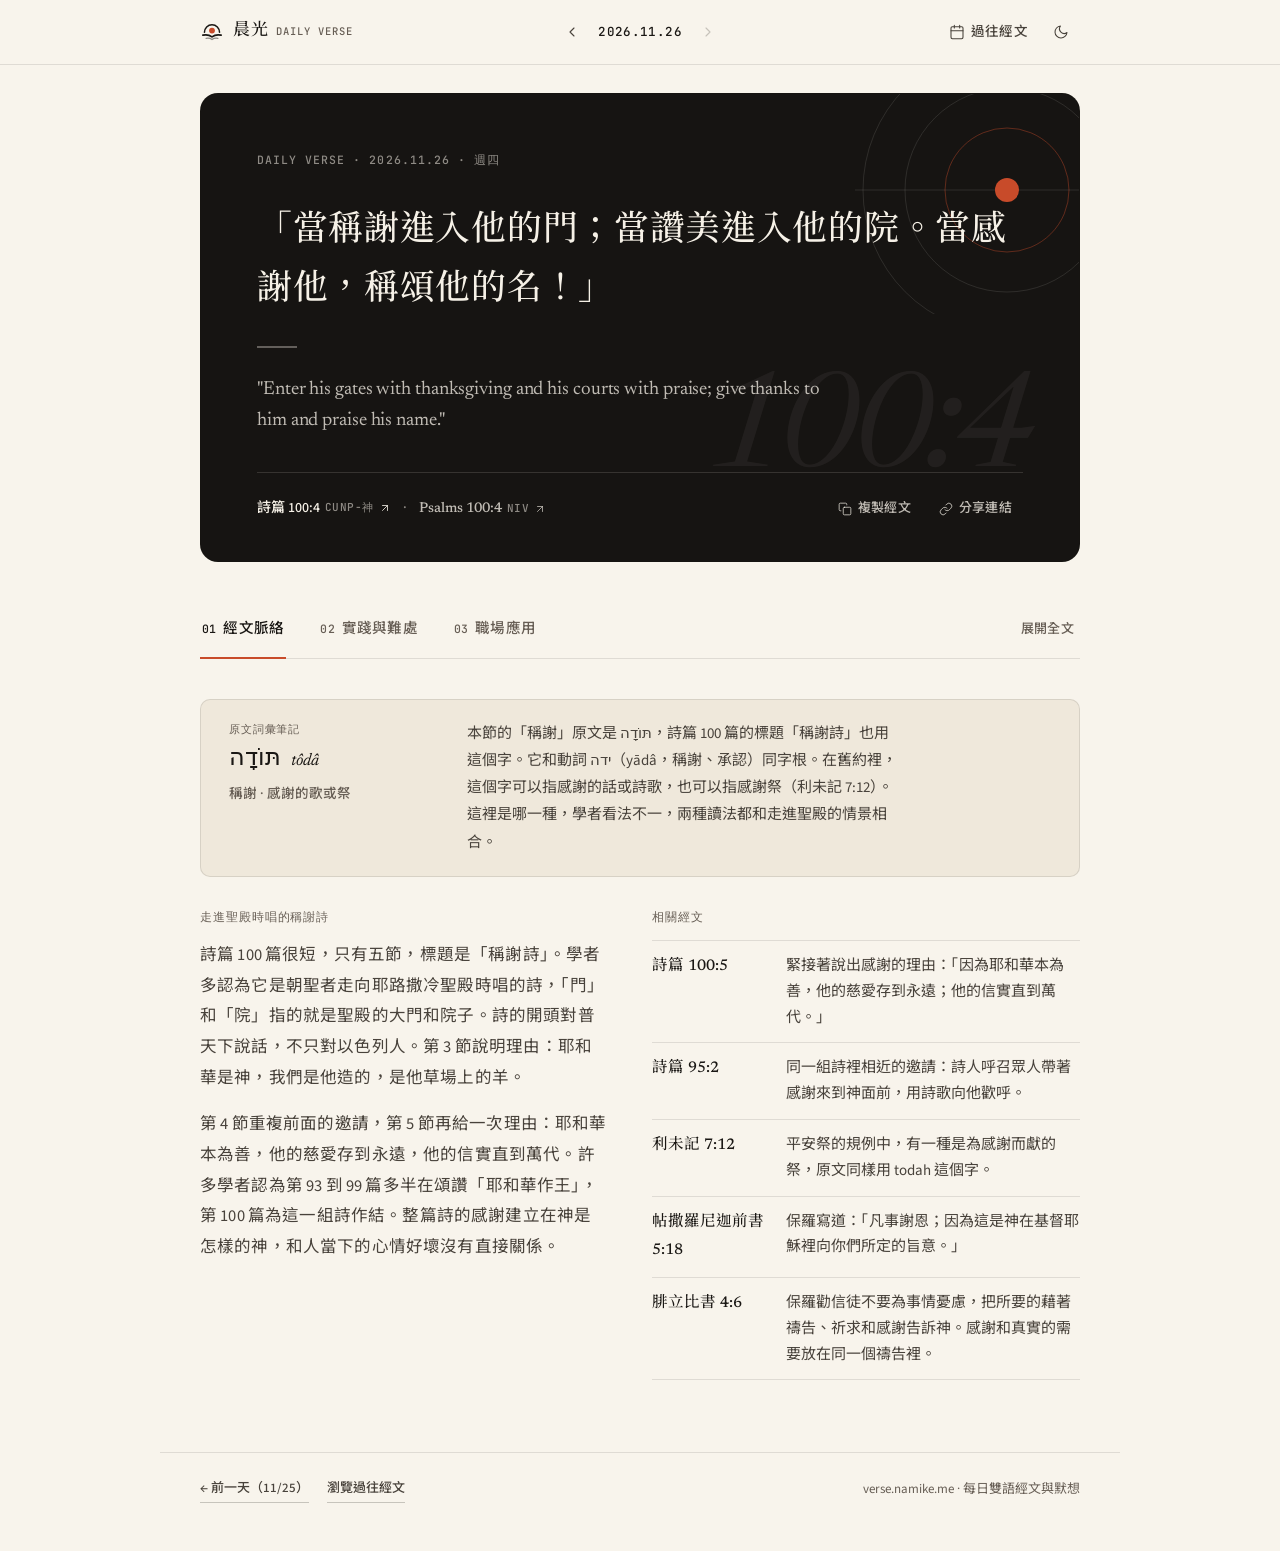
==== commit a8ff9083: "Improve screen reader and keyboard accessibility Add skip link, descriptive h1, roving-tabindex tabs" ====
--- a/index.html
+++ b/index.html
@@ -32,12 +32,13 @@
     href="https://fonts.googleapis.com/css2?family=JetBrains+Mono:wght@400;500&family=Newsreader:ital,opsz,wght@0,6..72,400;0,6..72,500;1,6..72,400&family=Noto+Sans+TC:wght@400;500;600&family=Noto+Serif+TC:wght@400;500;600&family=Source+Sans+3:wght@400;500;600&display=swap"
     rel="stylesheet"
   />
-  <link rel="stylesheet" href="./assets/styles.css?v=486f0913" />
+  <link rel="stylesheet" href="./assets/styles.css?v=7fb5ed3c" />
 </head>
 <body>
+  <a class="skip-link" href="#top">跳到今日經文</a>
   <header class="site-header">
     <div class="header-inner">
-      <a href="./" class="brand" id="brandHomeLink" title="回到最新一篇">
+      <a href="./" class="brand" id="brandHomeLink" title="回到最新一篇" aria-label="晨光 Daily Verse，回到最新一篇">
         <span class="brand-mark" aria-hidden="true">
           <svg width="24" height="24" viewBox="0 0 28 28" fill="none">
             <path d="M 5.2 14.3 A 8.8 8.8 0 0 1 22.8 14.3" stroke="currentColor" stroke-width="1.8" stroke-linecap="round"/>
@@ -48,28 +49,28 @@
         </span>
         <span class="brand-text">
           <span class="brand-zh">晨光</span>
-          <span class="brand-en">Daily Verse</span>
+          <span class="brand-en" lang="en">Daily Verse</span>
         </span>
       </a>
 
       <nav class="day-nav" aria-label="每日經文切換">
-        <a class="day-btn" id="prevDayBtn" href="./2026/11/25/" aria-label="前一天（11/25）" title="前一天 (←)"><svg width="16" height="16" viewBox="0 0 24 24" fill="none" stroke="currentColor" stroke-width="1.6" stroke-linecap="round" stroke-linejoin="round" aria-hidden="true"><path d="M15 18l-6-6 6-6"/></svg></a>
-        <span class="day-current tabular">
+        <a class="day-btn" id="prevDayBtn" href="./2026/11/25/" aria-label="前一天（11/25）" title="前一天"><svg width="16" height="16" viewBox="0 0 24 24" fill="none" stroke="currentColor" stroke-width="1.6" stroke-linecap="round" stroke-linejoin="round" aria-hidden="true"><path d="M15 18l-6-6 6-6"/></svg></a>
+        <span class="day-current tabular" aria-current="date">
           <span class="date-full" id="currentDateFull">2026.11.26</span>
           <span class="date-short" id="currentDateShort">11/26</span>
         </span>
-        <span class="day-btn is-disabled" id="nextDayBtn" aria-disabled="true" title="已是最新一篇"><svg width="16" height="16" viewBox="0 0 24 24" fill="none" stroke="currentColor" stroke-width="1.6" stroke-linecap="round" stroke-linejoin="round" aria-hidden="true"><path d="M9 18l6-6-6-6"/></svg></span>
+        <span class="day-btn is-disabled" id="nextDayBtn" role="link" aria-disabled="true" aria-label="後一天：已是最新一篇" title="已是最新一篇"><svg width="16" height="16" viewBox="0 0 24 24" fill="none" stroke="currentColor" stroke-width="1.6" stroke-linecap="round" stroke-linejoin="round" aria-hidden="true"><path d="M9 18l6-6-6-6"/></svg></span>
       </nav>
 
       <div class="header-actions">
-        <button type="button" class="ghost-icon-btn" id="openArchiveBtn" aria-haspopup="dialog" aria-controls="archiveDrawer" aria-label="開啟過往經文" title="過往經文 (A)">
+        <button type="button" class="ghost-icon-btn" id="openArchiveBtn" aria-haspopup="dialog" aria-controls="archiveDrawer" aria-label="開啟過往經文" title="過往經文">
           <svg width="16" height="16" viewBox="0 0 24 24" fill="none" stroke="currentColor" stroke-width="1.6" stroke-linecap="round" stroke-linejoin="round" aria-hidden="true">
             <rect x="3" y="4" width="18" height="18" rx="2"/>
             <path d="M16 2v4M8 2v4M3 10h18"/>
           </svg>
-          <span class="archive-label">過往經文</span>
+          <span class="archive-label" aria-hidden="true">過往經文</span>
         </button>
-        <button type="button" class="ghost-icon-btn ghost-icon-btn--square" id="themeToggleBtn" aria-label="切換淺色或深色閱讀模式" title="切換閱讀模式 (T)">
+        <button type="button" class="ghost-icon-btn ghost-icon-btn--square" id="themeToggleBtn" aria-label="深色模式" aria-pressed="false" title="切換閱讀模式">
           <svg id="themeIconSun" width="16" height="16" viewBox="0 0 24 24" fill="none" stroke="currentColor" stroke-width="1.6" stroke-linecap="round" stroke-linejoin="round" style="display:none;" aria-hidden="true">
             <circle cx="12" cy="12" r="4"/>
             <path d="M12 2v2M12 20v2M4.93 4.93l1.41 1.41M17.66 17.66l1.41 1.41M2 12h2M20 12h2M6.34 17.66l-1.41 1.41M19.07 4.93l-1.41 1.41"/>
@@ -82,8 +83,8 @@
     </div>
   </header>
 
-  <main id="top">
-    <article id="entryRoot" aria-live="polite">
+  <main id="top" tabindex="-1">
+    <article id="entryRoot">
       <section class="hero-stage" aria-label="今日雙語經文">
         <svg class="hero-motif" viewBox="0 0 300 220" fill="none" aria-hidden="true">
           <circle cx="228" cy="96" r="144" stroke="var(--hero-arc)" stroke-width="1"/>
@@ -96,7 +97,8 @@
         <div class="hero-watermark tabular is-long" id="heroWatermark" aria-hidden="true">100:4</div>
 
         <div class="hero-content">
-          <div class="hero-kicker tabular" id="heroKicker">DAILY VERSE · 2026.11.26 · 週四</div>
+          <h1 class="sr-only">今日經文 2026.11.26：詩篇 100:4</h1>
+          <div class="hero-kicker tabular" id="heroKicker"><span lang="en">DAILY VERSE</span> · 2026.11.26 · 週四</div>
 
           <blockquote class="hero-quote-zh" id="heroQuoteZh">「當稱謝進入他的門；當讚美進入他的院。當感謝他，稱頌他的名！」</blockquote>
 
@@ -105,19 +107,21 @@
           <blockquote class="hero-quote-en" id="heroQuoteEn" lang="en">&quot;Enter his gates with thanksgiving and his courts with praise; give thanks to him and praise his name.&quot;</blockquote>
 
           <div class="hero-footer">
-            <h1 class="hero-ref-group">
+            <p class="hero-ref-group">
               <a class="hero-ref-link" id="heroLinkZh" href="https://www.bible.com/zh-TW/verse-of-the-day" target="_blank" rel="noopener noreferrer">
                 <span id="heroRefZh">詩篇 100:4</span>
                 <span class="ref-ver" id="heroVerZh">CUNP-神</span>
+                <span class="sr-only">（在 Bible.com 新分頁開啟）</span>
                 <svg width="12" height="12" viewBox="0 0 24 24" fill="none" stroke="currentColor" stroke-width="1.6" stroke-linecap="round" stroke-linejoin="round" aria-hidden="true"><path d="M7 17L17 7M7 7h10v10"/></svg>
               </a>
               <span class="ref-sep" aria-hidden="true">·</span>
               <a class="hero-ref-link hero-ref-en" id="heroLinkEn" href="https://www.bible.com/en-GB/verse-of-the-day" target="_blank" rel="noopener noreferrer" lang="en">
                 <span id="heroRefEn">Psalms 100:4</span>
                 <span class="ref-ver" id="heroVerEn">NIV</span>
+                <span class="sr-only">(opens Bible.com in a new tab)</span>
                 <svg width="12" height="12" viewBox="0 0 24 24" fill="none" stroke="currentColor" stroke-width="1.6" stroke-linecap="round" stroke-linejoin="round" aria-hidden="true"><path d="M7 17L17 7M7 7h10v10"/></svg>
               </a>
-            </h1>
+            </p>
 
             <div class="hero-actions">
               <button type="button" class="hero-ghost-btn" id="copyVerseBtn">
@@ -142,29 +146,29 @@
       <section class="study-sanctuary" id="studySanctuary" data-expanded="false" aria-label="經文默想與應用">
         <div class="study-tabs-bar">
           <div class="tab-list" role="tablist" aria-label="經文研讀分頁">
-            <button type="button" class="study-tab" role="tab" id="tab-context" aria-controls="panel-context" aria-selected="true" data-tab="context">
-              <span class="tab-num tabular">01</span>
+            <button type="button" class="study-tab" role="tab" id="tab-context" aria-controls="panel-context" aria-selected="true" tabindex="0" data-tab="context">
+              <span class="tab-num tabular" aria-hidden="true">01</span>
               <span>經文脈絡</span>
             </button>
-            <button type="button" class="study-tab" role="tab" id="tab-practice" aria-controls="panel-practice" aria-selected="false" data-tab="practice">
-              <span class="tab-num tabular">02</span>
+            <button type="button" class="study-tab" role="tab" id="tab-practice" aria-controls="panel-practice" aria-selected="false" tabindex="-1" data-tab="practice">
+              <span class="tab-num tabular" aria-hidden="true">02</span>
               <span>實踐與難處</span>
             </button>
-            <button type="button" class="study-tab" role="tab" id="tab-workplace" aria-controls="panel-workplace" aria-selected="false" data-tab="workplace">
-              <span class="tab-num tabular">03</span>
+            <button type="button" class="study-tab" role="tab" id="tab-workplace" aria-controls="panel-workplace" aria-selected="false" tabindex="-1" data-tab="workplace">
+              <span class="tab-num tabular" aria-hidden="true">03</span>
               <span>職場應用</span>
             </button>
           </div>
 
-          <button type="button" class="expand-all-btn" id="expandAllBtn" aria-pressed="false">展開全文</button>
+          <button type="button" class="expand-all-btn" id="expandAllBtn" aria-controls="panel-context panel-practice panel-workplace">展開全文</button>
         </div>
 
-        <section class="study-panel" id="panel-context" role="tabpanel" aria-labelledby="tab-context">
+        <section class="study-panel" id="panel-context" role="tabpanel" aria-labelledby="tab-context" tabindex="0">
           <div class="panel-expanded-head">
-            <span class="panel-expanded-num tabular">01</span>
+            <span class="panel-expanded-num tabular" aria-hidden="true">01</span>
             <h2 class="panel-expanded-title">經文背景與相關經文</h2>
           </div>
-          <aside class="word-study" aria-label="原文詞彙筆記">
+          <section class="word-study" aria-label="原文詞彙筆記">
             <div class="word-study-top">
               <span class="word-study-tag">原文詞彙筆記</span>
               <div class="word-study-lexeme">
@@ -174,7 +178,7 @@
               <span class="word-study-gloss">稱謝 · 感謝的歌或祭</span>
             </div>
             <p>本節的「稱謝」原文是 תּוֹדָה，詩篇 100 篇的標題「稱謝詩」也用這個字。它和動詞 ידה（yādâ，稱謝、承認）同字根。在舊約裡，這個字可以指感謝的話或詩歌，也可以指感謝祭（利未記 7:12）。這裡是哪一種，學者看法不一，兩種讀法都和走進聖殿的情景相合。</p>
-          </aside>
+          </section>
 
           <div class="context-split">
             <div>
@@ -213,9 +217,9 @@
           </div>
         </section>
 
-        <section class="study-panel" id="panel-practice" role="tabpanel" aria-labelledby="tab-practice" hidden>
+        <section class="study-panel" id="panel-practice" role="tabpanel" aria-labelledby="tab-practice" tabindex="0" hidden>
           <div class="panel-expanded-head">
-            <span class="panel-expanded-num tabular">02</span>
+            <span class="panel-expanded-num tabular" aria-hidden="true">02</span>
             <h2 class="panel-expanded-title">日常實踐與現實難處</h2>
           </div>
 
@@ -224,21 +228,21 @@
               <h3 class="column-label">日常小習慣</h3>
               <ol class="habit-list">
                 <li class="habit-item">
-                  <span class="habit-index tabular">01</span>
+                  <span class="habit-index tabular" aria-hidden="true">01</span>
                   <div>
                     <h4 class="item-title">開工前先說一句感謝</h4>
                     <p class="item-body">打開電腦或走進公司前，花幾秒鐘為一件具體的事感謝神，例如昨晚睡得還可以，或通勤順利。</p>
                   </div>
                 </li>
                 <li class="habit-item">
-                  <span class="habit-index tabular">02</span>
+                  <span class="habit-index tabular" aria-hidden="true">02</span>
                   <div>
                     <h4 class="item-title">寫下感謝的理由</h4>
                     <p class="item-body">第 5 節給了感謝的理由。你也可以在筆記裡寫下自己為什麼感謝，感謝就比較不會只剩一句口頭禪。</p>
                   </div>
                 </li>
                 <li class="habit-item">
-                  <span class="habit-index tabular">03</span>
+                  <span class="habit-index tabular" aria-hidden="true">03</span>
                   <div>
                     <h4 class="item-title">和別人一起感謝</h4>
                     <p class="item-body">這首詩是對一群人說的。家人吃飯時，或小組聚會開始前，可以請每人說一件這週值得感謝的事。</p>
@@ -267,9 +271,9 @@
           </div>
         </section>
 
-        <section class="study-panel" id="panel-workplace" role="tabpanel" aria-labelledby="tab-workplace" hidden>
+        <section class="study-panel" id="panel-workplace" role="tabpanel" aria-labelledby="tab-workplace" tabindex="0" hidden>
           <div class="panel-expanded-head">
-            <span class="panel-expanded-num tabular">03</span>
+            <span class="panel-expanded-num tabular" aria-hidden="true">03</span>
             <h2 class="panel-expanded-title">別人怎麼把這節經文用在工作上</h2>
           </div>
 
@@ -322,7 +326,7 @@
   </footer>
 
   <div class="drawer-backdrop" id="drawerBackdrop" hidden></div>
-  <aside class="archive-drawer" id="archiveDrawer" role="dialog" aria-modal="true" aria-labelledby="archiveDrawerTitle" hidden>
+  <div class="archive-drawer" id="archiveDrawer" role="dialog" aria-modal="true" aria-labelledby="archiveDrawerTitle" hidden>
     <div class="drawer-header">
       <h2 class="drawer-title" id="archiveDrawerTitle">過往經文</h2>
       <button type="button" class="ghost-icon-btn ghost-icon-btn--square" id="closeArchiveBtn" aria-label="關閉過往經文">
@@ -343,13 +347,14 @@
     </div>
     <div class="drawer-body" id="archiveBody">
       <div id="archiveGroups"></div>
+      <p class="sr-only" id="archiveStatus" role="status" aria-live="polite"></p>
       <p class="archive-empty" id="archiveEmpty" hidden>找不到符合的日期或經文。</p>
     </div>
-  </aside>
-
-  <div class="toast" id="toastEl" role="status" aria-live="polite"></div>
+  </div>
+
+  <div class="toast" id="toastEl" role="status" aria-live="polite" aria-atomic="true"></div>
 
   <script id="archiveFallback" type="application/json">[{"date": "2026-11-26", "dateDot": "2026.11.26", "shortLabel": "11/26", "weekday": "週四", "refZh": "詩篇 100:4", "refEn": "Psalms 100:4", "snippet": "詩人邀請眾人帶著感謝走進聖殿的門，下一節說明原因：耶和華本為善。", "path": "2026/11/26/"}, {"date": "2026-11-25", "dateDot": "2026.11.25", "shortLabel": "11/25", "weekday": "週三", "refZh": "哥林多前書 15:57", "refEn": "1 Corinthians 15:57", "snippet": "保羅為神所賜的得勝感謝，接著說：在主裡的勞苦不是徒然的。", "path": "2026/11/25/"}, {"date": "2026-11-24", "dateDot": "2026.11.24", "shortLabel": "11/24", "weekday": "週二", "refZh": "約書亞記 1:8", "refEn": "Joshua 1:8", "snippet": "領袖交接之際，約書亞被吩咐晝夜誦念（hagah）律法書，並照著去行。", "path": "2026/11/24/"}]</script>
-  <script defer src="./assets/app.js?v=8207afe4"></script>
+  <script defer src="./assets/app.js?v=9357e618"></script>
 </body>
 </html>
--- a/assets/styles.css
+++ b/assets/styles.css
@@ -5,11 +5,12 @@
   --surface-elevated: #FBF8F2;
   --fg: #1A1714;
   --fg-secondary: #48423B;
-  --muted: #72685E;
+  --muted: #675E55;
   --border: rgba(26, 23, 20, 0.11);
   --border-strong: rgba(26, 23, 20, 0.22);
   --accent: #C84B2A;
   --accent-soft: rgba(200, 75, 42, 0.08);
+  --accent-text: #A93D20;
   --backdrop: rgba(22, 20, 18, 0.44);
 
   /* Hero Broadsheet Stage (Dramatic Focal Contrast on Alabaster) */
@@ -50,6 +51,7 @@
   --border-strong: rgba(245, 239, 228, 0.24);
   --accent: #E07852;
   --accent-soft: rgba(224, 120, 82, 0.14);
+  --accent-text: #E07852;
   --backdrop: rgba(8, 7, 6, 0.68);
 
   --hero-bg: #1C1915;
@@ -102,9 +104,43 @@
 
 button:focus-visible,
 a:focus-visible,
-input:focus-visible {
-  outline: 2px solid var(--border-strong);
+input:focus-visible,
+[tabindex]:focus-visible {
+  outline: 2px solid var(--fg);
   outline-offset: 2px;
+}
+
+.hero-stage button:focus-visible,
+.hero-stage a:focus-visible {
+  outline-color: var(--hero-fg);
+}
+
+.skip-link {
+  position: absolute;
+  left: 12px;
+  top: -48px;
+  z-index: 100;
+  padding: 8px 14px;
+  border-radius: var(--radius-sm);
+  background-color: var(--fg);
+  color: var(--bg);
+  font-size: 14px;
+  text-decoration: none;
+}
+
+.skip-link:focus {
+  top: 12px;
+}
+
+@media (prefers-reduced-motion: reduce) {
+  *,
+  *::before,
+  *::after {
+    animation-duration: 0.01ms !important;
+    animation-iteration-count: 1 !important;
+    transition-duration: 0.01ms !important;
+    scroll-behavior: auto !important;
+  }
 }
 
 .tabular {
@@ -559,6 +595,20 @@
   display: flex;
 }
 
+/* Keep panel headings in the accessibility tree while visually hidden in tab view */
+.study-sanctuary:not([data-expanded="true"]) .panel-expanded-head {
+  display: block;
+  position: absolute;
+  width: 1px;
+  height: 1px;
+  margin: -1px;
+  padding: 0;
+  overflow: hidden;
+  clip: rect(0, 0, 0, 0);
+  white-space: nowrap;
+  border: 0;
+}
+
 .panel-expanded-num {
   font-family: var(--font-mono);
   font-size: 12px;
@@ -959,6 +1009,11 @@
   border-bottom-color: var(--accent);
 }
 
+.drawer-search:focus-visible {
+  outline: 2px solid var(--fg);
+  outline-offset: 2px;
+}
+
 .drawer-body {
   flex: 1;
   overflow-y: auto;
@@ -1010,7 +1065,7 @@
 }
 
 .archive-entry-btn.is-active .archive-date {
-  color: var(--accent);
+  color: var(--accent-text, var(--accent));
 }
 
 .archive-ref {
@@ -1236,8 +1291,8 @@
 }
 
 .footer-link.is-disabled {
-  opacity: 0.4;
-  cursor: not-allowed;
+  color: var(--muted);
+  cursor: default;
   pointer-events: none;
 }
 
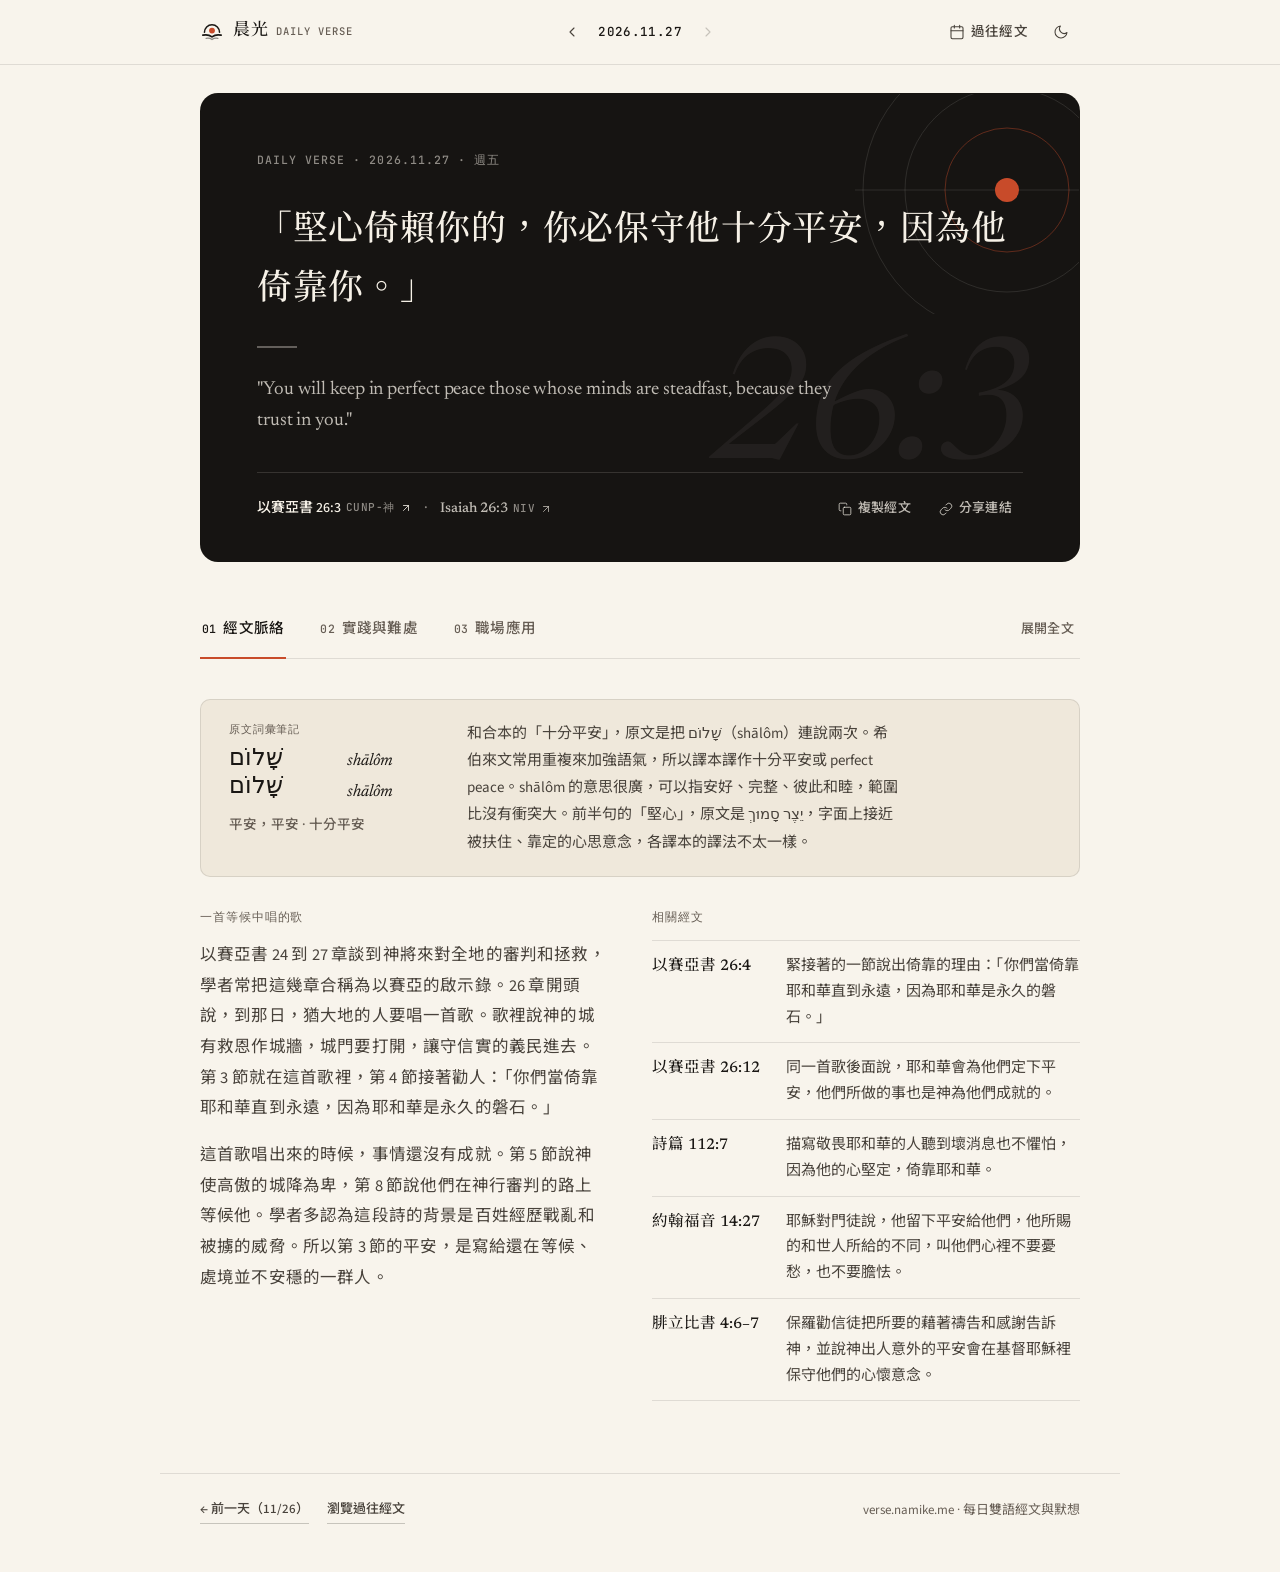
==== commit 947c4ab1: "Publish daily verse: 2026-11-27 (Isaiah 26:3) Co-authored-by: OpenBot <335604065+openbotgit[bot]@use" ====
--- a/index.html
+++ b/index.html
@@ -3,20 +3,20 @@
   lang="zh-Hant"
   data-theme="light"
   data-base="./"
-  data-date="2026-11-26"
-  data-entry-path="2026/11/26/"
-  data-ref-zh="詩篇 100:4"
+  data-date="2026-11-27"
+  data-entry-path="2026/11/27/"
+  data-ref-zh="以賽亞書 26:3"
   data-ver-zh="CUNP-神"
-  data-ref-en="Psalms 100:4"
+  data-ref-en="Isaiah 26:3"
   data-ver-en="NIV"
 >
 <head>
   <meta charset="UTF-8" />
   <meta name="viewport" content="width=device-width, initial-scale=1.0, viewport-fit=cover" />
-  <title>晨光 · Daily Verse｜詩篇 100:4 · Psalms 100:4</title>
-  <meta name="description" content="2026.11.26 詩篇 100:4 (CUNP-神) · Psalms 100:4 (NIV)｜詩人邀請眾人帶著感謝走進聖殿的門，下一節說明原因：耶和華本為善。" />
-  <meta property="og:title" content="晨光 · Daily Verse｜詩篇 100:4 · Psalms 100:4" />
-  <meta property="og:description" content="2026.11.26 詩篇 100:4 (CUNP-神) · Psalms 100:4 (NIV)｜詩人邀請眾人帶著感謝走進聖殿的門，下一節說明原因：耶和華本為善。" />
+  <title>晨光 · Daily Verse｜以賽亞書 26:3 · Isaiah 26:3</title>
+  <meta name="description" content="2026.11.27 以賽亞書 26:3 (CUNP-神) · Isaiah 26:3 (NIV)｜這是一首將來要在猶大地唱的歌，說到心思倚靠神的人，神會保守他的平安。" />
+  <meta property="og:title" content="晨光 · Daily Verse｜以賽亞書 26:3 · Isaiah 26:3" />
+  <meta property="og:description" content="2026.11.27 以賽亞書 26:3 (CUNP-神) · Isaiah 26:3 (NIV)｜這是一首將來要在猶大地唱的歌，說到心思倚靠神的人，神會保守他的平安。" />
   <meta property="og:type" content="website" />
   <meta name="theme-color" id="themeColorMeta" content="#F8F4EC" />
   <meta name="mobile-web-app-capable" content="yes" />
@@ -32,6 +32,7 @@
     href="https://fonts.googleapis.com/css2?family=JetBrains+Mono:wght@400;500&family=Newsreader:ital,opsz,wght@0,6..72,400;0,6..72,500;1,6..72,400&family=Noto+Sans+TC:wght@400;500;600&family=Noto+Serif+TC:wght@400;500;600&family=Source+Sans+3:wght@400;500;600&display=swap"
     rel="stylesheet"
   />
+  <style>.skip-link{position:absolute;left:12px;top:-48px;z-index:100}.skip-link:focus{top:12px}</style>
   <link rel="stylesheet" href="./assets/styles.css?v=7fb5ed3c" />
 </head>
 <body>
@@ -54,10 +55,10 @@
       </a>
 
       <nav class="day-nav" aria-label="每日經文切換">
-        <a class="day-btn" id="prevDayBtn" href="./2026/11/25/" aria-label="前一天（11/25）" title="前一天"><svg width="16" height="16" viewBox="0 0 24 24" fill="none" stroke="currentColor" stroke-width="1.6" stroke-linecap="round" stroke-linejoin="round" aria-hidden="true"><path d="M15 18l-6-6 6-6"/></svg></a>
+        <a class="day-btn" id="prevDayBtn" href="./2026/11/26/" aria-label="前一天（11/26）" title="前一天"><svg width="16" height="16" viewBox="0 0 24 24" fill="none" stroke="currentColor" stroke-width="1.6" stroke-linecap="round" stroke-linejoin="round" aria-hidden="true"><path d="M15 18l-6-6 6-6"/></svg></a>
         <span class="day-current tabular" aria-current="date">
-          <span class="date-full" id="currentDateFull">2026.11.26</span>
-          <span class="date-short" id="currentDateShort">11/26</span>
+          <span class="date-full" id="currentDateFull">2026.11.27</span>
+          <span class="date-short" id="currentDateShort">11/27</span>
         </span>
         <span class="day-btn is-disabled" id="nextDayBtn" role="link" aria-disabled="true" aria-label="後一天：已是最新一篇" title="已是最新一篇"><svg width="16" height="16" viewBox="0 0 24 24" fill="none" stroke="currentColor" stroke-width="1.6" stroke-linecap="round" stroke-linejoin="round" aria-hidden="true"><path d="M9 18l6-6-6-6"/></svg></span>
       </nav>
@@ -94,29 +95,29 @@
           <circle cx="228" cy="96" r="12" fill="var(--accent)"/>
         </svg>
 
-        <div class="hero-watermark tabular is-long" id="heroWatermark" aria-hidden="true">100:4</div>
+        <div class="hero-watermark tabular" id="heroWatermark" aria-hidden="true">26:3</div>
 
         <div class="hero-content">
-          <h1 class="sr-only">今日經文 2026.11.26：詩篇 100:4</h1>
-          <div class="hero-kicker tabular" id="heroKicker"><span lang="en">DAILY VERSE</span> · 2026.11.26 · 週四</div>
-
-          <blockquote class="hero-quote-zh" id="heroQuoteZh">「當稱謝進入他的門；當讚美進入他的院。當感謝他，稱頌他的名！」</blockquote>
+          <h1 class="sr-only">今日經文 2026.11.27：以賽亞書 26:3</h1>
+          <div class="hero-kicker tabular" id="heroKicker"><span lang="en">DAILY VERSE</span> · 2026.11.27 · 週五</div>
+
+          <blockquote class="hero-quote-zh" id="heroQuoteZh">「堅心倚賴你的，你必保守他十分平安，因為他倚靠你。」</blockquote>
 
           <div class="hero-dash" aria-hidden="true"></div>
 
-          <blockquote class="hero-quote-en" id="heroQuoteEn" lang="en">&quot;Enter his gates with thanksgiving and his courts with praise; give thanks to him and praise his name.&quot;</blockquote>
+          <blockquote class="hero-quote-en" id="heroQuoteEn" lang="en">&quot;You will keep in perfect peace those whose minds are steadfast, because they trust in you.&quot;</blockquote>
 
           <div class="hero-footer">
             <p class="hero-ref-group">
               <a class="hero-ref-link" id="heroLinkZh" href="https://www.bible.com/zh-TW/verse-of-the-day" target="_blank" rel="noopener noreferrer">
-                <span id="heroRefZh">詩篇 100:4</span>
+                <span id="heroRefZh">以賽亞書 26:3</span>
                 <span class="ref-ver" id="heroVerZh">CUNP-神</span>
                 <span class="sr-only">（在 Bible.com 新分頁開啟）</span>
                 <svg width="12" height="12" viewBox="0 0 24 24" fill="none" stroke="currentColor" stroke-width="1.6" stroke-linecap="round" stroke-linejoin="round" aria-hidden="true"><path d="M7 17L17 7M7 7h10v10"/></svg>
               </a>
               <span class="ref-sep" aria-hidden="true">·</span>
               <a class="hero-ref-link hero-ref-en" id="heroLinkEn" href="https://www.bible.com/en-GB/verse-of-the-day" target="_blank" rel="noopener noreferrer" lang="en">
-                <span id="heroRefEn">Psalms 100:4</span>
+                <span id="heroRefEn">Isaiah 26:3</span>
                 <span class="ref-ver" id="heroVerEn">NIV</span>
                 <span class="sr-only">(opens Bible.com in a new tab)</span>
                 <svg width="12" height="12" viewBox="0 0 24 24" fill="none" stroke="currentColor" stroke-width="1.6" stroke-linecap="round" stroke-linejoin="round" aria-hidden="true"><path d="M7 17L17 7M7 7h10v10"/></svg>
@@ -172,20 +173,20 @@
             <div class="word-study-top">
               <span class="word-study-tag">原文詞彙筆記</span>
               <div class="word-study-lexeme">
-                <span class="word-study-hebrew" lang="he" dir="rtl">תּוֹדָה</span>
-                <span class="word-study-translit" lang="en">tôdâ</span>
-              </div>
-              <span class="word-study-gloss">稱謝 · 感謝的歌或祭</span>
-            </div>
-            <p>本節的「稱謝」原文是 תּוֹדָה，詩篇 100 篇的標題「稱謝詩」也用這個字。它和動詞 ידה（yādâ，稱謝、承認）同字根。在舊約裡，這個字可以指感謝的話或詩歌，也可以指感謝祭（利未記 7:12）。這裡是哪一種，學者看法不一，兩種讀法都和走進聖殿的情景相合。</p>
+                <span class="word-study-hebrew" lang="he" dir="rtl">שָׁלוֹם שָׁלוֹם</span>
+                <span class="word-study-translit" lang="en">shālôm shālôm</span>
+              </div>
+              <span class="word-study-gloss">平安，平安 · 十分平安</span>
+            </div>
+            <p>和合本的「十分平安」，原文是把 שָׁלוֹם（shālôm）連說兩次。希伯來文常用重複來加強語氣，所以譯本譯作十分平安或 perfect peace。shālôm 的意思很廣，可以指安好、完整、彼此和睦，範圍比沒有衝突大。前半句的「堅心」，原文是 יֵצֶר סָמוּךְ，字面上接近被扶住、靠定的心思意念，各譯本的譯法不太一樣。</p>
           </section>
 
           <div class="context-split">
             <div>
-              <h3 class="subsection-heading">走進聖殿時唱的稱謝詩</h3>
+              <h3 class="subsection-heading">一首等候中唱的歌</h3>
               <div class="prose-column">
-                <p>詩篇 100 篇很短，只有五節，標題是「稱謝詩」。學者多認為它是朝聖者走向耶路撒冷聖殿時唱的詩，「門」和「院」指的就是聖殿的大門和院子。詩的開頭對普天下說話，不只對以色列人。第 3 節說明理由：耶和華是神，我們是他造的，是他草場上的羊。</p>
-                <p>第 4 節重複前面的邀請，第 5 節再給一次理由：耶和華本為善，他的慈愛存到永遠，他的信實直到萬代。許多學者認為第 93 到 99 篇多半在頌讚「耶和華作王」，第 100 篇為這一組詩作結。整篇詩的感謝建立在神是怎樣的神，和人當下的心情好壞沒有直接關係。</p>
+                <p>以賽亞書 24 到 27 章談到神將來對全地的審判和拯救，學者常把這幾章合稱為以賽亞的啟示錄。26 章開頭說，到那日，猶大地的人要唱一首歌。歌裡說神的城有救恩作城牆，城門要打開，讓守信實的義民進去。第 3 節就在這首歌裡，第 4 節接著勸人：「你們當倚靠耶和華直到永遠，因為耶和華是永久的磐石。」</p>
+                <p>這首歌唱出來的時候，事情還沒有成就。第 5 節說神使高傲的城降為卑，第 8 節說他們在神行審判的路上等候他。學者多認為這段詩的背景是百姓經歷戰亂和被擄的威脅。所以第 3 節的平安，是寫給還在等候、處境並不安穩的一群人。</p>
               </div>
             </div>
 
@@ -193,24 +194,24 @@
               <h3 class="subsection-heading">相關經文</h3>
               <ul class="crossref-list">
                 <li class="crossref-item">
-                  <span class="crossref-ref">詩篇 100:5</span>
-                  <span class="crossref-note">緊接著說出感謝的理由：「因為耶和華本為善，他的慈愛存到永遠；他的信實直到萬代。」</span>
-                </li>
-                <li class="crossref-item">
-                  <span class="crossref-ref">詩篇 95:2</span>
-                  <span class="crossref-note">同一組詩裡相近的邀請：詩人呼召眾人帶著感謝來到神面前，用詩歌向他歡呼。</span>
-                </li>
-                <li class="crossref-item">
-                  <span class="crossref-ref">利未記 7:12</span>
-                  <span class="crossref-note">平安祭的規例中，有一種是為感謝而獻的祭，原文同樣用 todah 這個字。</span>
-                </li>
-                <li class="crossref-item">
-                  <span class="crossref-ref">帖撒羅尼迦前書 5:18</span>
-                  <span class="crossref-note">保羅寫道：「凡事謝恩；因為這是神在基督耶穌裡向你們所定的旨意。」</span>
-                </li>
-                <li class="crossref-item">
-                  <span class="crossref-ref">腓立比書 4:6</span>
-                  <span class="crossref-note">保羅勸信徒不要為事情憂慮，把所要的藉著禱告、祈求和感謝告訴神。感謝和真實的需要放在同一個禱告裡。</span>
+                  <span class="crossref-ref">以賽亞書 26:4</span>
+                  <span class="crossref-note">緊接著的一節說出倚靠的理由：「你們當倚靠耶和華直到永遠，因為耶和華是永久的磐石。」</span>
+                </li>
+                <li class="crossref-item">
+                  <span class="crossref-ref">以賽亞書 26:12</span>
+                  <span class="crossref-note">同一首歌後面說，耶和華會為他們定下平安，他們所做的事也是神為他們成就的。</span>
+                </li>
+                <li class="crossref-item">
+                  <span class="crossref-ref">詩篇 112:7</span>
+                  <span class="crossref-note">描寫敬畏耶和華的人聽到壞消息也不懼怕，因為他的心堅定，倚靠耶和華。</span>
+                </li>
+                <li class="crossref-item">
+                  <span class="crossref-ref">約翰福音 14:27</span>
+                  <span class="crossref-note">耶穌對門徒說，他留下平安給他們，他所賜的和世人所給的不同，叫他們心裡不要憂愁，也不要膽怯。</span>
+                </li>
+                <li class="crossref-item">
+                  <span class="crossref-ref">腓立比書 4:6–7</span>
+                  <span class="crossref-note">保羅勸信徒把所要的藉著禱告和感謝告訴神，並說神出人意外的平安會在基督耶穌裡保守他們的心懷意念。</span>
                 </li>
               </ul>
             </div>
@@ -230,22 +231,22 @@
                 <li class="habit-item">
                   <span class="habit-index tabular" aria-hidden="true">01</span>
                   <div>
-                    <h4 class="item-title">開工前先說一句感謝</h4>
-                    <p class="item-body">打開電腦或走進公司前，花幾秒鐘為一件具體的事感謝神，例如昨晚睡得還可以，或通勤順利。</p>
+                    <h4 class="item-title">早上先把心思放在一個地方</h4>
+                    <p class="item-body">打開信箱或通訊軟體前，花一分鐘讀這節經文，告訴神今天最讓你掛心的一件事。</p>
                   </div>
                 </li>
                 <li class="habit-item">
                   <span class="habit-index tabular" aria-hidden="true">02</span>
                   <div>
-                    <h4 class="item-title">寫下感謝的理由</h4>
-                    <p class="item-body">第 5 節給了感謝的理由。你也可以在筆記裡寫下自己為什麼感謝，感謝就比較不會只剩一句口頭禪。</p>
+                    <h4 class="item-title">焦慮上來時停一下</h4>
+                    <p class="item-body">心裡開始轉個不停的時候，可以停下來慢慢呼吸，想一想第 4 節說的磐石，再回到手上的事。</p>
                   </div>
                 </li>
                 <li class="habit-item">
                   <span class="habit-index tabular" aria-hidden="true">03</span>
                   <div>
-                    <h4 class="item-title">和別人一起感謝</h4>
-                    <p class="item-body">這首詩是對一群人說的。家人吃飯時，或小組聚會開始前，可以請每人說一件這週值得感謝的事。</p>
+                    <h4 class="item-title">把經文放在看得到的地方</h4>
+                    <p class="item-body">有人把這節寫在便利貼上，貼在辦公桌或螢幕旁邊，忙的時候抬頭就看得到。</p>
                   </div>
                 </li>
               </ol>
@@ -255,16 +256,16 @@
               <h3 class="column-label">現實難處</h3>
               <ul class="tension-list">
                 <li class="tension-item">
-                  <h4 class="item-title">心裡不感謝，卻被要求感謝</h4>
-                  <p class="item-body">經文用命令語氣說「當稱謝」，可是很多時候心裡就是感謝不起來。有人因此覺得自己虛偽。也許可以先說出一件真實的小事，讓感受慢慢跟上，不必假裝。</p>
+                  <h4 class="item-title">倚靠了，還是焦慮</h4>
+                  <p class="item-body">有人讀到這節，反而責怪自己信心不夠，因為心裡還是不平安。焦慮有時和身體、壓力或過去的經歷有關，尋求醫生或諮商的幫助並不違背倚靠神。</p>
                 </li>
                 <li class="tension-item">
-                  <h4 class="item-title">感謝變成壓下痛苦</h4>
-                  <p class="item-body">如果把感謝當成不准抱怨，人可能會把傷痛藏起來。詩篇裡也有很多哀歌，詩人直接向神訴苦。感謝和哀哭在同一本詩集裡並存。</p>
+                  <h4 class="item-title">平安和處境不一定同步</h4>
+                  <p class="item-body">這首歌是在等候中唱的，百姓的處境還沒改變。這節經文沒有說倚靠的人就不會遇到難事，讀的時候也許可以把平安和一帆風順分開來看。</p>
                 </li>
                 <li class="tension-item">
-                  <h4 class="item-title">對聚會有傷痕的人</h4>
-                  <p class="item-body">這首詩描寫一群人一起走進聖殿。對在教會受過傷，或還在觀望信仰的人來說，和大家一起走進去並不容易。可以先從個人的感謝開始，按自己的步調來。</p>
+                  <h4 class="item-title">倚靠神和盡自己的力</h4>
+                  <p class="item-body">第 12 節說他們所做的事是神為他們成就的，可見他們還是在做事。倚靠神和認真規劃、承擔責任，在這首歌裡是放在一起的，怎麼拿捏需要每個人慢慢摸索。</p>
                 </li>
               </ul>
             </div>
@@ -280,35 +281,35 @@
           <div class="workplace-grid">
             <article class="workplace-cell">
               <div>
-                <span class="workplace-kicker">工作和事奉</span>
-                <h3 class="item-title">日常工作也可以是事奉</h3>
-                <p class="item-body">第 2 節「事奉耶和華」的希伯來字根，也用在一般的勞動和做工上。這讓人可以把每天的工作也放在敬拜的眼光裡來看，帶著感謝做，也許比較不會只覺得是在交差。</p>
-              </div>
-              <div class="workplace-source">參考來源：Bible Hub（biblehub.com）的詩篇 100 篇註釋</div>
+                <span class="workplace-kicker">辦公室政治</span>
+                <h3 class="item-title">在人事角力中靠著神</h3>
+                <p class="item-body">一位作者分享，她有好幾個月處在激烈的辦公室政治裡，平常很容易擔心，那段時間卻意外地平靜。她把這歸於靠在神身上。遇到派系或流言時，可以先把這份擔子交給神，再決定下一步怎麼做。</p>
+              </div>
+              <div class="workplace-source">參考來源：Our Daily Bread Ministries Canada（ourdailybreadministries.ca）的靈修文章 His Peace</div>
             </article>
             <article class="workplace-cell">
               <div>
-                <span class="workplace-kicker">職位高低</span>
-                <h3 class="item-title">不論什麼職位都可以事奉</h3>
-                <p class="item-body">有一份猶太讀經材料從「事奉」和「僕人」同字根談起，提出日常生活本身就可以是事奉，不論一個人在什麼位置。對基層員工或主管來說，這份感謝都可以落在自己手上的工作。</p>
-              </div>
-              <div class="workplace-source">參考來源：Sefaria（sefaria.org）的詩篇 100 篇讀經單元</div>
+                <span class="workplace-kicker">把重量放下</span>
+                <h3 class="item-title">把自己整個交託</h3>
+                <p class="item-body">Chuck Swindoll 在一篇談第 3 到 4 節的靈修中提到，和希伯來文相近的阿拉伯文裡，信靠這個字有把自己整個放下去的畫面。工作壓力大時，可以試著在禱告裡具體說出想交給神的事。</p>
+              </div>
+              <div class="workplace-source">參考來源：Insight for Living Ministries（insight.org）的每日靈修 Peace in Spite of Panic</div>
             </article>
             <article class="workplace-cell">
               <div>
-                <span class="workplace-kicker">週間的感謝</span>
-                <h3 class="item-title">把主日的感謝帶進週一</h3>
-                <p class="item-body">一份查經材料問：怎樣在平日生活中「帶著感謝進入他的門」，怎樣在一週當中樂意事奉。上班族可以在週一早上的會議前，想一件上週值得感謝的事。</p>
-              </div>
-              <div class="workplace-source">參考來源：Logos Sermons（sermons.logos.com）的詩篇 100 篇查經講章</div>
+                <span class="workplace-kicker">日常擔憂</span>
+                <h3 class="item-title">從一天的開頭做起</h3>
+                <p class="item-body">一篇應用文章建議，一天開始時先讀這節經文，焦慮來的時候把注意力轉回神的信實，也可以把經文放在書桌這類容易焦慮的地方。截止期限逼近的時候，這些小動作也許能幫人穩住。</p>
+              </div>
+              <div class="workplace-source">參考來源：Bible Hub（biblehub.com）的問答文章 Apply Isaiah 26:3 to daily worries?</div>
             </article>
             <article class="workplace-cell">
               <div>
-                <span class="workplace-kicker">應得的心態</span>
-                <h3 class="item-title">留意理所當然的心態</h3>
-                <p class="item-body">Chuck Swindoll 提到，覺得一切理所當然的心態，很快就會蓋過慷慨和謙卑。在職場上，加薪、資源或同事的幫忙久了容易被當成應得的。偶爾停下來道謝，可以幫人保持清醒。</p>
-              </div>
-              <div class="workplace-source">參考來源：Insight for Living Ministries（insight.org）的每日靈修</div>
+                <span class="workplace-kicker">難熬的一天</span>
+                <h3 class="item-title">一節經文改變一天的走向</h3>
+                <p class="item-body">有一篇靈修描述作者在很不順的一天讀到這節經文，那天後來的走向因此不同。上班族碰到很糟的早上，可以在午休時重讀一次，看看下午能不能換個心情面對。</p>
+              </div>
+              <div class="workplace-source">參考來源：Wisdom Online（wisdomonline.org）的靈修文章 War and Peace</div>
             </article>
           </div>
         </section>
@@ -318,7 +319,7 @@
 
   <footer class="site-footer">
     <div class="footer-links">
-      <a class="footer-link" id="footerPrevBtn" href="./2026/11/25/">← 前一天（11/25）</a>
+      <a class="footer-link" id="footerPrevBtn" href="./2026/11/26/">← 前一天（11/26）</a>
       <button type="button" class="footer-link" id="footerArchiveBtn">瀏覽過往經文</button>
       <button type="button" class="footer-link" id="installPwaBtn" hidden>安裝 App</button>
     </div>
@@ -341,7 +342,7 @@
         type="search"
         id="archiveSearchInput"
         class="drawer-search"
-        placeholder="搜尋日期或經文（例如 2026-11-26、詩篇 100:4）"
+        placeholder="搜尋日期或經文（例如 2026-11-27、以賽亞書 26:3）"
         autocomplete="off"
       />
     </div>
@@ -354,7 +355,7 @@
 
   <div class="toast" id="toastEl" role="status" aria-live="polite" aria-atomic="true"></div>
 
-  <script id="archiveFallback" type="application/json">[{"date": "2026-11-26", "dateDot": "2026.11.26", "shortLabel": "11/26", "weekday": "週四", "refZh": "詩篇 100:4", "refEn": "Psalms 100:4", "snippet": "詩人邀請眾人帶著感謝走進聖殿的門，下一節說明原因：耶和華本為善。", "path": "2026/11/26/"}, {"date": "2026-11-25", "dateDot": "2026.11.25", "shortLabel": "11/25", "weekday": "週三", "refZh": "哥林多前書 15:57", "refEn": "1 Corinthians 15:57", "snippet": "保羅為神所賜的得勝感謝，接著說：在主裡的勞苦不是徒然的。", "path": "2026/11/25/"}, {"date": "2026-11-24", "dateDot": "2026.11.24", "shortLabel": "11/24", "weekday": "週二", "refZh": "約書亞記 1:8", "refEn": "Joshua 1:8", "snippet": "領袖交接之際，約書亞被吩咐晝夜誦念（hagah）律法書，並照著去行。", "path": "2026/11/24/"}]</script>
+  <script id="archiveFallback" type="application/json">[{"date": "2026-11-27", "dateDot": "2026.11.27", "shortLabel": "11/27", "weekday": "週五", "refZh": "以賽亞書 26:3", "refEn": "Isaiah 26:3", "snippet": "這是一首將來要在猶大地唱的歌，說到心思倚靠神的人，神會保守他的平安。", "path": "2026/11/27/"}, {"date": "2026-11-26", "dateDot": "2026.11.26", "shortLabel": "11/26", "weekday": "週四", "refZh": "詩篇 100:4", "refEn": "Psalms 100:4", "snippet": "詩人邀請眾人帶著感謝走進聖殿的門，下一節說明原因：耶和華本為善。", "path": "2026/11/26/"}, {"date": "2026-11-25", "dateDot": "2026.11.25", "shortLabel": "11/25", "weekday": "週三", "refZh": "哥林多前書 15:57", "refEn": "1 Corinthians 15:57", "snippet": "保羅為神所賜的得勝感謝，接著說：在主裡的勞苦不是徒然的。", "path": "2026/11/25/"}, {"date": "2026-11-24", "dateDot": "2026.11.24", "shortLabel": "11/24", "weekday": "週二", "refZh": "約書亞記 1:8", "refEn": "Joshua 1:8", "snippet": "領袖交接之際，約書亞被吩咐晝夜誦念（hagah）律法書，並照著去行。", "path": "2026/11/24/"}]</script>
   <script defer src="./assets/app.js?v=9357e618"></script>
 </body>
 </html>
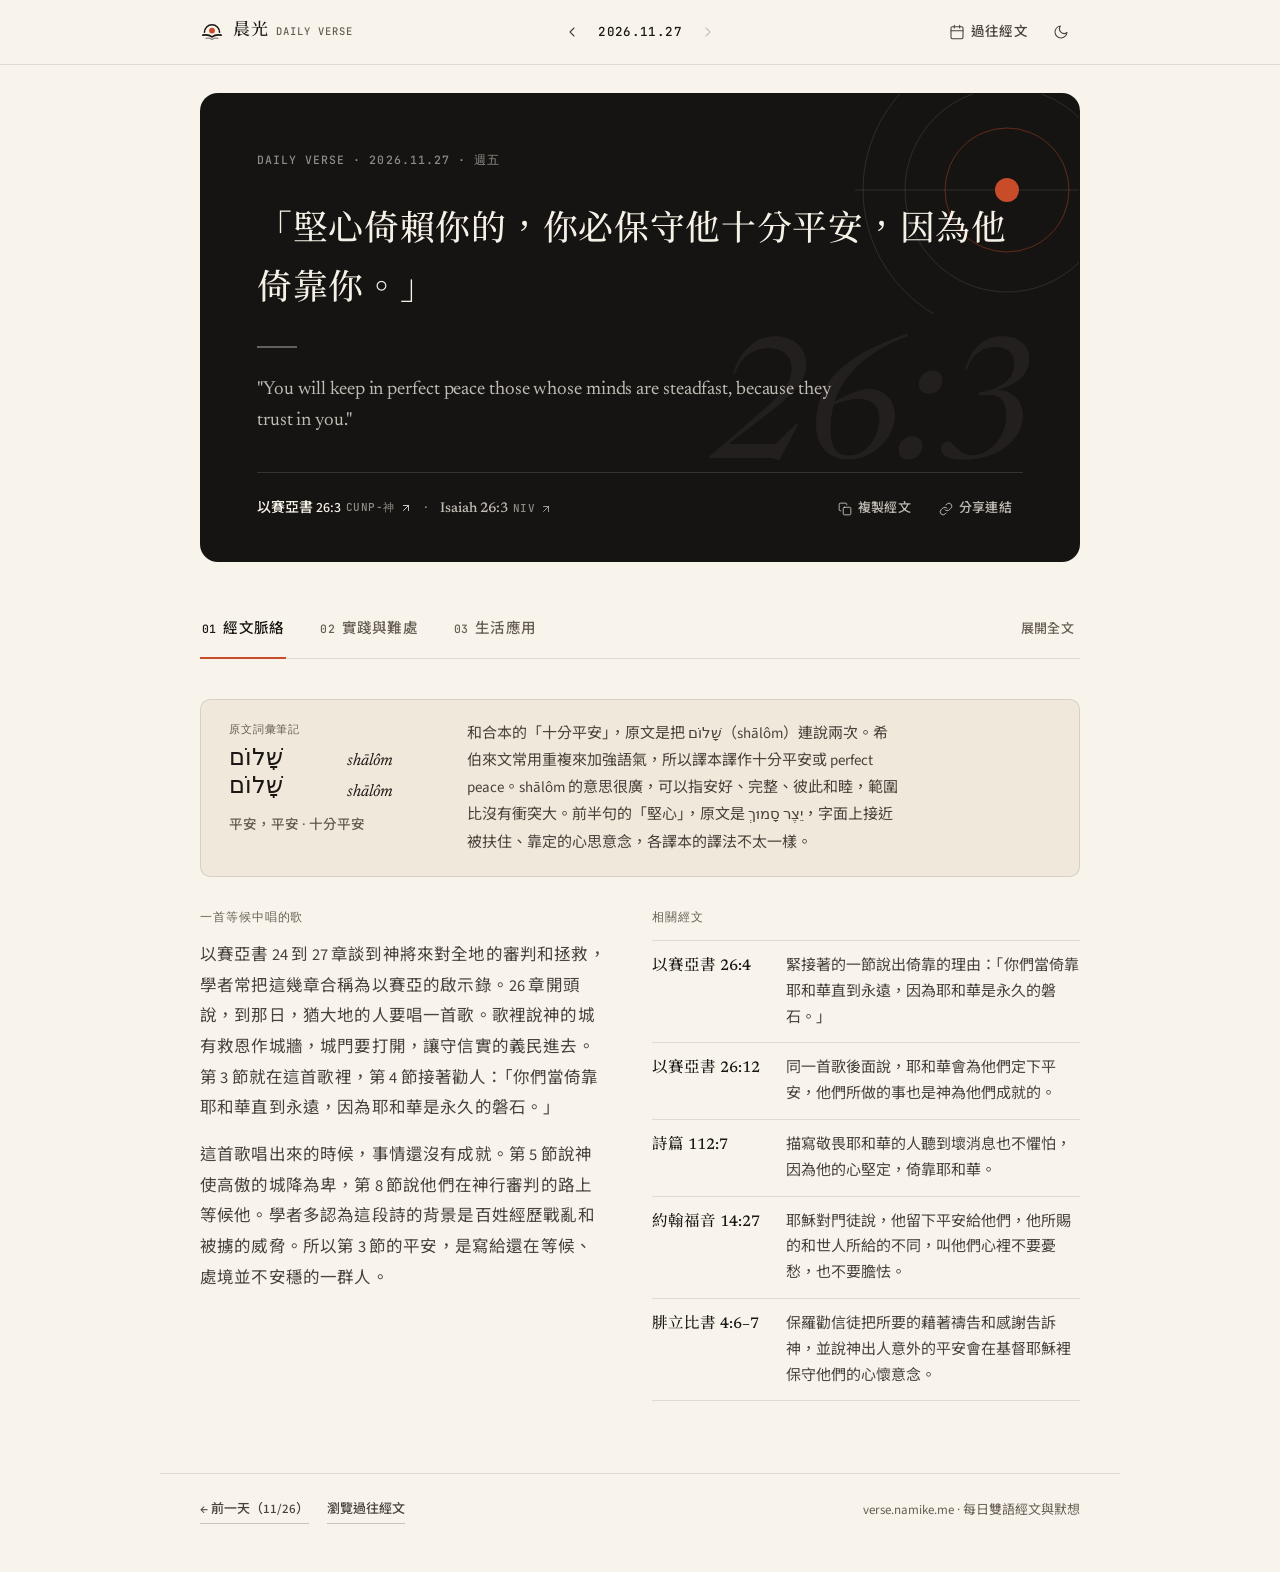
==== commit fc959fd0: "Replace workplace tab with flexible life-application angles Entries now carry a 'life' list of 3-5 c" ====
--- a/index.html
+++ b/index.html
@@ -4,7 +4,7 @@
   data-theme="light"
   data-base="./"
   data-date="2026-11-27"
-  data-entry-path="2026/11/27/"
+  data-entry-path="verse/2026/11/27/"
   data-ref-zh="以賽亞書 26:3"
   data-ver-zh="CUNP-神"
   data-ref-en="Isaiah 26:3"
@@ -55,7 +55,7 @@
       </a>
 
       <nav class="day-nav" aria-label="每日經文切換">
-        <a class="day-btn" id="prevDayBtn" href="./2026/11/26/" aria-label="前一天（11/26）" title="前一天"><svg width="16" height="16" viewBox="0 0 24 24" fill="none" stroke="currentColor" stroke-width="1.6" stroke-linecap="round" stroke-linejoin="round" aria-hidden="true"><path d="M15 18l-6-6 6-6"/></svg></a>
+        <a class="day-btn" id="prevDayBtn" href="./verse/2026/11/26/" aria-label="前一天（11/26）" title="前一天"><svg width="16" height="16" viewBox="0 0 24 24" fill="none" stroke="currentColor" stroke-width="1.6" stroke-linecap="round" stroke-linejoin="round" aria-hidden="true"><path d="M15 18l-6-6 6-6"/></svg></a>
         <span class="day-current tabular" aria-current="date">
           <span class="date-full" id="currentDateFull">2026.11.27</span>
           <span class="date-short" id="currentDateShort">11/27</span>
@@ -109,14 +109,14 @@
 
           <div class="hero-footer">
             <p class="hero-ref-group">
-              <a class="hero-ref-link" id="heroLinkZh" href="https://www.bible.com/zh-TW/verse-of-the-day" target="_blank" rel="noopener noreferrer">
+              <a class="hero-ref-link" id="heroLinkZh" href="https://www.bible.com/zh-TW/bible/46/ISA.26.3.CUNP-%E7%A5%9E" target="_blank" rel="noopener noreferrer">
                 <span id="heroRefZh">以賽亞書 26:3</span>
                 <span class="ref-ver" id="heroVerZh">CUNP-神</span>
                 <span class="sr-only">（在 Bible.com 新分頁開啟）</span>
                 <svg width="12" height="12" viewBox="0 0 24 24" fill="none" stroke="currentColor" stroke-width="1.6" stroke-linecap="round" stroke-linejoin="round" aria-hidden="true"><path d="M7 17L17 7M7 7h10v10"/></svg>
               </a>
               <span class="ref-sep" aria-hidden="true">·</span>
-              <a class="hero-ref-link hero-ref-en" id="heroLinkEn" href="https://www.bible.com/en-GB/verse-of-the-day" target="_blank" rel="noopener noreferrer" lang="en">
+              <a class="hero-ref-link hero-ref-en" id="heroLinkEn" href="https://www.bible.com/en-GB/bible/111/ISA.26.3.NIV" target="_blank" rel="noopener noreferrer" lang="en">
                 <span id="heroRefEn">Isaiah 26:3</span>
                 <span class="ref-ver" id="heroVerEn">NIV</span>
                 <span class="sr-only">(opens Bible.com in a new tab)</span>
@@ -157,7 +157,7 @@
             </button>
             <button type="button" class="study-tab" role="tab" id="tab-workplace" aria-controls="panel-workplace" aria-selected="false" tabindex="-1" data-tab="workplace">
               <span class="tab-num tabular" aria-hidden="true">03</span>
-              <span>職場應用</span>
+              <span>生活應用</span>
             </button>
           </div>
 
@@ -275,41 +275,41 @@
         <section class="study-panel" id="panel-workplace" role="tabpanel" aria-labelledby="tab-workplace" tabindex="0" hidden>
           <div class="panel-expanded-head">
             <span class="panel-expanded-num tabular" aria-hidden="true">03</span>
-            <h2 class="panel-expanded-title">別人怎麼把這節經文用在工作上</h2>
+            <h2 class="panel-expanded-title">把這節經文帶進生活</h2>
           </div>
 
           <div class="workplace-grid">
-            <article class="workplace-cell">
+            <article class="workplace-cell" data-angle="inner">
               <div>
-                <span class="workplace-kicker">辦公室政治</span>
+                <span class="workplace-kicker">內心與情緒</span>
+                <h3 class="item-title">腦中一直想最壞的情況時</h3>
+                <p class="item-body">Lysa TerKeurst 談這節時提到，經文說的堅心，原文有支撐、靠住的意思。腦中開始一直想最壞的情況時，可以停下來，唸一句確定的經文，讓心思有地方靠。如果焦慮已經影響吃飯、睡覺或上班，找醫生或諮商師談談也是照顧自己的一部分。</p>
+              </div>
+              <div class="workplace-source">參考來源：Proverbs 31 Ministries（proverbs31.org）的靈修文章 Perfect Peace Is Possible</div>
+            </article>
+            <article class="workplace-cell" data-angle="body">
+              <div>
+                <span class="workplace-kicker">身體與休息</span>
+                <h3 class="item-title">半夜醒來睡不著</h3>
+                <p class="item-body">Ruth Graham 寫過，她一早醒來就開始擔心，於是把這節經文一字一句慢慢默念。睡不著的時候，也可以試著這樣慢慢唸，少看手機。如果長期失眠，Abide 的文章也提醒要去看醫生。</p>
+              </div>
+              <div class="workplace-source">參考來源：Beliefnet（beliefnet.com）的 Ruth Graham 專欄，與 Abide（abide.com）的文章 Can&#x27;t Sleep? Here Are 10 Bible Verses to Calm Your Mind</div>
+            </article>
+            <article class="workplace-cell" data-angle="family">
+              <div>
+                <span class="workplace-kicker">家庭與關係</span>
+                <h3 class="item-title">孩子不聽話的時候</h3>
+                <p class="item-body">FaithGateway 有一篇文章講一位母親，兒子很叛逆，她一度以為孩子好不好全看自己做父母的本事。後來她發現，自己和孩子一樣需要回頭倚靠神。面對家裡的衝突，也許可以先放下凡事都要靠自己的壓力，再去處理眼前的事。</p>
+              </div>
+              <div class="workplace-source">參考來源：FaithGateway（faithgateway.com）談親子與平安的文章</div>
+            </article>
+            <article class="workplace-cell" data-angle="workplace">
+              <div>
+                <span class="workplace-kicker">職場</span>
                 <h3 class="item-title">在人事角力中靠著神</h3>
                 <p class="item-body">一位作者分享，她有好幾個月處在激烈的辦公室政治裡，平常很容易擔心，那段時間卻意外地平靜。她把這歸於靠在神身上。遇到派系或流言時，可以先把這份擔子交給神，再決定下一步怎麼做。</p>
               </div>
               <div class="workplace-source">參考來源：Our Daily Bread Ministries Canada（ourdailybreadministries.ca）的靈修文章 His Peace</div>
-            </article>
-            <article class="workplace-cell">
-              <div>
-                <span class="workplace-kicker">把重量放下</span>
-                <h3 class="item-title">把自己整個交託</h3>
-                <p class="item-body">Chuck Swindoll 在一篇談第 3 到 4 節的靈修中提到，和希伯來文相近的阿拉伯文裡，信靠這個字有把自己整個放下去的畫面。工作壓力大時，可以試著在禱告裡具體說出想交給神的事。</p>
-              </div>
-              <div class="workplace-source">參考來源：Insight for Living Ministries（insight.org）的每日靈修 Peace in Spite of Panic</div>
-            </article>
-            <article class="workplace-cell">
-              <div>
-                <span class="workplace-kicker">日常擔憂</span>
-                <h3 class="item-title">從一天的開頭做起</h3>
-                <p class="item-body">一篇應用文章建議，一天開始時先讀這節經文，焦慮來的時候把注意力轉回神的信實，也可以把經文放在書桌這類容易焦慮的地方。截止期限逼近的時候，這些小動作也許能幫人穩住。</p>
-              </div>
-              <div class="workplace-source">參考來源：Bible Hub（biblehub.com）的問答文章 Apply Isaiah 26:3 to daily worries?</div>
-            </article>
-            <article class="workplace-cell">
-              <div>
-                <span class="workplace-kicker">難熬的一天</span>
-                <h3 class="item-title">一節經文改變一天的走向</h3>
-                <p class="item-body">有一篇靈修描述作者在很不順的一天讀到這節經文，那天後來的走向因此不同。上班族碰到很糟的早上，可以在午休時重讀一次，看看下午能不能換個心情面對。</p>
-              </div>
-              <div class="workplace-source">參考來源：Wisdom Online（wisdomonline.org）的靈修文章 War and Peace</div>
             </article>
           </div>
         </section>
@@ -319,7 +319,7 @@
 
   <footer class="site-footer">
     <div class="footer-links">
-      <a class="footer-link" id="footerPrevBtn" href="./2026/11/26/">← 前一天（11/26）</a>
+      <a class="footer-link" id="footerPrevBtn" href="./verse/2026/11/26/">← 前一天（11/26）</a>
       <button type="button" class="footer-link" id="footerArchiveBtn">瀏覽過往經文</button>
       <button type="button" class="footer-link" id="installPwaBtn" hidden>安裝 App</button>
     </div>
@@ -355,7 +355,7 @@
 
   <div class="toast" id="toastEl" role="status" aria-live="polite" aria-atomic="true"></div>
 
-  <script id="archiveFallback" type="application/json">[{"date": "2026-11-27", "dateDot": "2026.11.27", "shortLabel": "11/27", "weekday": "週五", "refZh": "以賽亞書 26:3", "refEn": "Isaiah 26:3", "snippet": "這是一首將來要在猶大地唱的歌，說到心思倚靠神的人，神會保守他的平安。", "path": "2026/11/27/"}, {"date": "2026-11-26", "dateDot": "2026.11.26", "shortLabel": "11/26", "weekday": "週四", "refZh": "詩篇 100:4", "refEn": "Psalms 100:4", "snippet": "詩人邀請眾人帶著感謝走進聖殿的門，下一節說明原因：耶和華本為善。", "path": "2026/11/26/"}, {"date": "2026-11-25", "dateDot": "2026.11.25", "shortLabel": "11/25", "weekday": "週三", "refZh": "哥林多前書 15:57", "refEn": "1 Corinthians 15:57", "snippet": "保羅為神所賜的得勝感謝，接著說：在主裡的勞苦不是徒然的。", "path": "2026/11/25/"}, {"date": "2026-11-24", "dateDot": "2026.11.24", "shortLabel": "11/24", "weekday": "週二", "refZh": "約書亞記 1:8", "refEn": "Joshua 1:8", "snippet": "領袖交接之際，約書亞被吩咐晝夜誦念（hagah）律法書，並照著去行。", "path": "2026/11/24/"}]</script>
+  <script id="archiveFallback" type="application/json">[{"date": "2026-11-27", "dateDot": "2026.11.27", "shortLabel": "11/27", "weekday": "週五", "refZh": "以賽亞書 26:3", "refEn": "Isaiah 26:3", "snippet": "這是一首將來要在猶大地唱的歌，說到心思倚靠神的人，神會保守他的平安。", "path": "verse/2026/11/27/"}, {"date": "2026-11-26", "dateDot": "2026.11.26", "shortLabel": "11/26", "weekday": "週四", "refZh": "詩篇 100:4", "refEn": "Psalms 100:4", "snippet": "詩人邀請眾人帶著感謝走進聖殿的門，下一節說明原因：耶和華本為善。", "path": "verse/2026/11/26/"}, {"date": "2026-11-25", "dateDot": "2026.11.25", "shortLabel": "11/25", "weekday": "週三", "refZh": "哥林多前書 15:57", "refEn": "1 Corinthians 15:57", "snippet": "保羅為神所賜的得勝感謝，接著說：在主裡的勞苦不是徒然的。", "path": "verse/2026/11/25/"}, {"date": "2026-11-24", "dateDot": "2026.11.24", "shortLabel": "11/24", "weekday": "週二", "refZh": "約書亞記 1:8", "refEn": "Joshua 1:8", "snippet": "領袖交接之際，約書亞被吩咐晝夜誦念（hagah）律法書，並照著去行。", "path": "verse/2026/11/24/"}]</script>
   <script defer src="./assets/app.js?v=9357e618"></script>
 </body>
 </html>
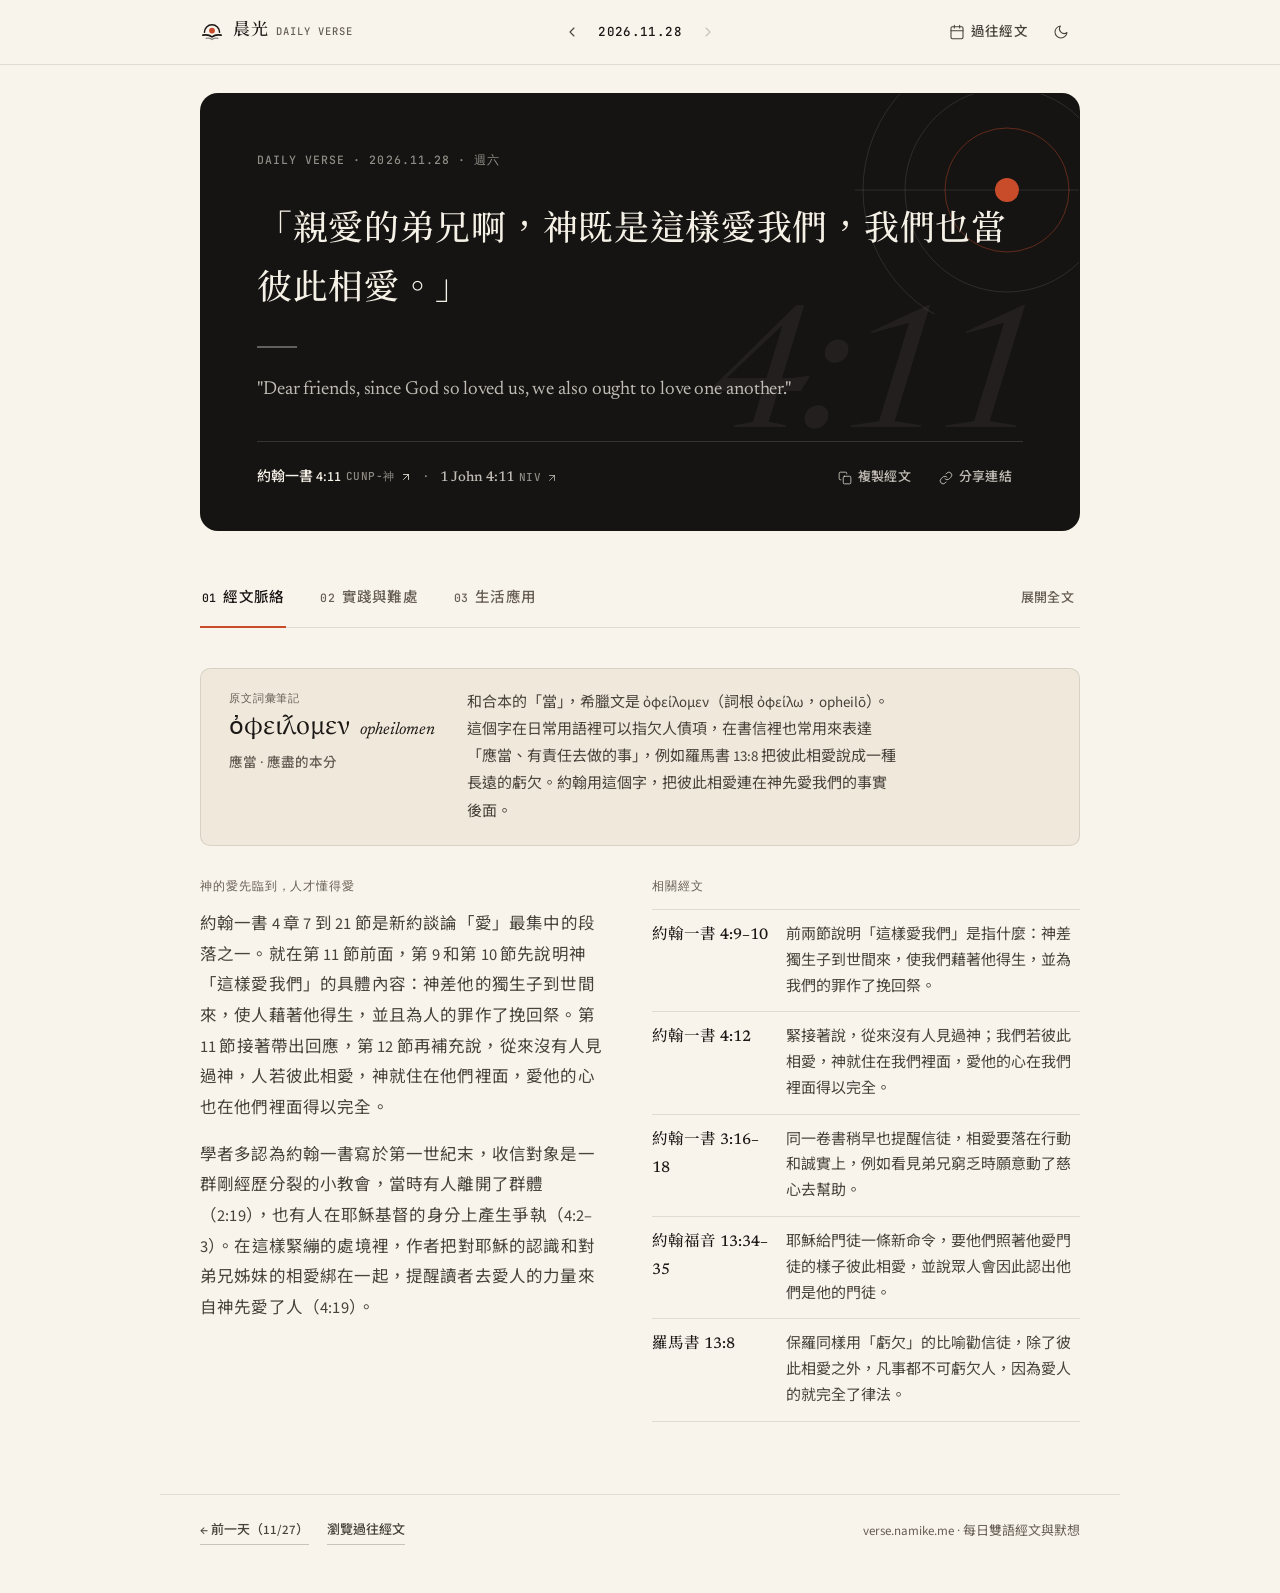
==== commit 0b0c6bab: "Publish daily verse: 2026-11-28 (1 John 4:11) Co-authored-by: OpenBot <335604065+openbotgit[bot]@use" ====
--- a/index.html
+++ b/index.html
@@ -3,20 +3,20 @@
   lang="zh-Hant"
   data-theme="light"
   data-base="./"
-  data-date="2026-11-27"
-  data-entry-path="verse/2026/11/27/"
-  data-ref-zh="以賽亞書 26:3"
+  data-date="2026-11-28"
+  data-entry-path="verse/2026/11/28/"
+  data-ref-zh="約翰一書 4:11"
   data-ver-zh="CUNP-神"
-  data-ref-en="Isaiah 26:3"
+  data-ref-en="1 John 4:11"
   data-ver-en="NIV"
 >
 <head>
   <meta charset="UTF-8" />
   <meta name="viewport" content="width=device-width, initial-scale=1.0, viewport-fit=cover" />
-  <title>晨光 · Daily Verse｜以賽亞書 26:3 · Isaiah 26:3</title>
-  <meta name="description" content="2026.11.27 以賽亞書 26:3 (CUNP-神) · Isaiah 26:3 (NIV)｜這是一首將來要在猶大地唱的歌，說到心思倚靠神的人，神會保守他的平安。" />
-  <meta property="og:title" content="晨光 · Daily Verse｜以賽亞書 26:3 · Isaiah 26:3" />
-  <meta property="og:description" content="2026.11.27 以賽亞書 26:3 (CUNP-神) · Isaiah 26:3 (NIV)｜這是一首將來要在猶大地唱的歌，說到心思倚靠神的人，神會保守他的平安。" />
+  <title>晨光 · Daily Verse｜約翰一書 4:11 · 1 John 4:11</title>
+  <meta name="description" content="2026.11.28 約翰一書 4:11 (CUNP-神) · 1 John 4:11 (NIV)｜約翰勸勉信徒，既然神這樣愛了我們，我們也應當彼此相愛。" />
+  <meta property="og:title" content="晨光 · Daily Verse｜約翰一書 4:11 · 1 John 4:11" />
+  <meta property="og:description" content="2026.11.28 約翰一書 4:11 (CUNP-神) · 1 John 4:11 (NIV)｜約翰勸勉信徒，既然神這樣愛了我們，我們也應當彼此相愛。" />
   <meta property="og:type" content="website" />
   <meta name="theme-color" id="themeColorMeta" content="#F8F4EC" />
   <meta name="mobile-web-app-capable" content="yes" />
@@ -55,10 +55,10 @@
       </a>
 
       <nav class="day-nav" aria-label="每日經文切換">
-        <a class="day-btn" id="prevDayBtn" href="./verse/2026/11/26/" aria-label="前一天（11/26）" title="前一天"><svg width="16" height="16" viewBox="0 0 24 24" fill="none" stroke="currentColor" stroke-width="1.6" stroke-linecap="round" stroke-linejoin="round" aria-hidden="true"><path d="M15 18l-6-6 6-6"/></svg></a>
+        <a class="day-btn" id="prevDayBtn" href="./verse/2026/11/27/" aria-label="前一天（11/27）" title="前一天"><svg width="16" height="16" viewBox="0 0 24 24" fill="none" stroke="currentColor" stroke-width="1.6" stroke-linecap="round" stroke-linejoin="round" aria-hidden="true"><path d="M15 18l-6-6 6-6"/></svg></a>
         <span class="day-current tabular" aria-current="date">
-          <span class="date-full" id="currentDateFull">2026.11.27</span>
-          <span class="date-short" id="currentDateShort">11/27</span>
+          <span class="date-full" id="currentDateFull">2026.11.28</span>
+          <span class="date-short" id="currentDateShort">11/28</span>
         </span>
         <span class="day-btn is-disabled" id="nextDayBtn" role="link" aria-disabled="true" aria-label="後一天：已是最新一篇" title="已是最新一篇"><svg width="16" height="16" viewBox="0 0 24 24" fill="none" stroke="currentColor" stroke-width="1.6" stroke-linecap="round" stroke-linejoin="round" aria-hidden="true"><path d="M9 18l6-6-6-6"/></svg></span>
       </nav>
@@ -95,29 +95,29 @@
           <circle cx="228" cy="96" r="12" fill="var(--accent)"/>
         </svg>
 
-        <div class="hero-watermark tabular" id="heroWatermark" aria-hidden="true">26:3</div>
+        <div class="hero-watermark tabular" id="heroWatermark" aria-hidden="true">4:11</div>
 
         <div class="hero-content">
-          <h1 class="sr-only">今日經文 2026.11.27：以賽亞書 26:3</h1>
-          <div class="hero-kicker tabular" id="heroKicker"><span lang="en">DAILY VERSE</span> · 2026.11.27 · 週五</div>
-
-          <blockquote class="hero-quote-zh" id="heroQuoteZh">「堅心倚賴你的，你必保守他十分平安，因為他倚靠你。」</blockquote>
+          <h1 class="sr-only">今日經文 2026.11.28：約翰一書 4:11</h1>
+          <div class="hero-kicker tabular" id="heroKicker"><span lang="en">DAILY VERSE</span> · 2026.11.28 · 週六</div>
+
+          <blockquote class="hero-quote-zh" id="heroQuoteZh">「親愛的弟兄啊，神既是這樣愛我們，我們也當彼此相愛。」</blockquote>
 
           <div class="hero-dash" aria-hidden="true"></div>
 
-          <blockquote class="hero-quote-en" id="heroQuoteEn" lang="en">&quot;You will keep in perfect peace those whose minds are steadfast, because they trust in you.&quot;</blockquote>
+          <blockquote class="hero-quote-en" id="heroQuoteEn" lang="en">&quot;Dear friends, since God so loved us, we also ought to love one another.&quot;</blockquote>
 
           <div class="hero-footer">
             <p class="hero-ref-group">
-              <a class="hero-ref-link" id="heroLinkZh" href="https://www.bible.com/zh-TW/bible/46/ISA.26.3.CUNP-%E7%A5%9E" target="_blank" rel="noopener noreferrer">
-                <span id="heroRefZh">以賽亞書 26:3</span>
+              <a class="hero-ref-link" id="heroLinkZh" href="https://www.bible.com/zh-TW/bible/46/1JN.4.11.CUNP-%E7%A5%9E" target="_blank" rel="noopener noreferrer">
+                <span id="heroRefZh">約翰一書 4:11</span>
                 <span class="ref-ver" id="heroVerZh">CUNP-神</span>
                 <span class="sr-only">（在 Bible.com 新分頁開啟）</span>
                 <svg width="12" height="12" viewBox="0 0 24 24" fill="none" stroke="currentColor" stroke-width="1.6" stroke-linecap="round" stroke-linejoin="round" aria-hidden="true"><path d="M7 17L17 7M7 7h10v10"/></svg>
               </a>
               <span class="ref-sep" aria-hidden="true">·</span>
-              <a class="hero-ref-link hero-ref-en" id="heroLinkEn" href="https://www.bible.com/en-GB/bible/111/ISA.26.3.NIV" target="_blank" rel="noopener noreferrer" lang="en">
-                <span id="heroRefEn">Isaiah 26:3</span>
+              <a class="hero-ref-link hero-ref-en" id="heroLinkEn" href="https://www.bible.com/en-GB/bible/111/1JN.4.11.NIV" target="_blank" rel="noopener noreferrer" lang="en">
+                <span id="heroRefEn">1 John 4:11</span>
                 <span class="ref-ver" id="heroVerEn">NIV</span>
                 <span class="sr-only">(opens Bible.com in a new tab)</span>
                 <svg width="12" height="12" viewBox="0 0 24 24" fill="none" stroke="currentColor" stroke-width="1.6" stroke-linecap="round" stroke-linejoin="round" aria-hidden="true"><path d="M7 17L17 7M7 7h10v10"/></svg>
@@ -173,20 +173,20 @@
             <div class="word-study-top">
               <span class="word-study-tag">原文詞彙筆記</span>
               <div class="word-study-lexeme">
-                <span class="word-study-hebrew" lang="he" dir="rtl">שָׁלוֹם שָׁלוֹם</span>
-                <span class="word-study-translit" lang="en">shālôm shālôm</span>
-              </div>
-              <span class="word-study-gloss">平安，平安 · 十分平安</span>
-            </div>
-            <p>和合本的「十分平安」，原文是把 שָׁלוֹם（shālôm）連說兩次。希伯來文常用重複來加強語氣，所以譯本譯作十分平安或 perfect peace。shālôm 的意思很廣，可以指安好、完整、彼此和睦，範圍比沒有衝突大。前半句的「堅心」，原文是 יֵצֶר סָמוּךְ，字面上接近被扶住、靠定的心思意念，各譯本的譯法不太一樣。</p>
+                <span class="word-study-hebrew" lang="el" dir="ltr">ὀφείλομεν</span>
+                <span class="word-study-translit" lang="en">opheilomen</span>
+              </div>
+              <span class="word-study-gloss">應當 · 應盡的本分</span>
+            </div>
+            <p>和合本的「當」，希臘文是 ὀφείλομεν（詞根 ὀφείλω，opheilō）。這個字在日常用語裡可以指欠人債項，在書信裡也常用來表達「應當、有責任去做的事」，例如羅馬書 13:8 把彼此相愛說成一種長遠的虧欠。約翰用這個字，把彼此相愛連在神先愛我們的事實後面。</p>
           </section>
 
           <div class="context-split">
             <div>
-              <h3 class="subsection-heading">一首等候中唱的歌</h3>
+              <h3 class="subsection-heading">神的愛先臨到，人才懂得愛</h3>
               <div class="prose-column">
-                <p>以賽亞書 24 到 27 章談到神將來對全地的審判和拯救，學者常把這幾章合稱為以賽亞的啟示錄。26 章開頭說，到那日，猶大地的人要唱一首歌。歌裡說神的城有救恩作城牆，城門要打開，讓守信實的義民進去。第 3 節就在這首歌裡，第 4 節接著勸人：「你們當倚靠耶和華直到永遠，因為耶和華是永久的磐石。」</p>
-                <p>這首歌唱出來的時候，事情還沒有成就。第 5 節說神使高傲的城降為卑，第 8 節說他們在神行審判的路上等候他。學者多認為這段詩的背景是百姓經歷戰亂和被擄的威脅。所以第 3 節的平安，是寫給還在等候、處境並不安穩的一群人。</p>
+                <p>約翰一書 4 章 7 到 21 節是新約談論「愛」最集中的段落之一。就在第 11 節前面，第 9 和第 10 節先說明神「這樣愛我們」的具體內容：神差他的獨生子到世間來，使人藉著他得生，並且為人的罪作了挽回祭。第 11 節接著帶出回應，第 12 節再補充說，從來沒有人見過神，人若彼此相愛，神就住在他們裡面，愛他的心也在他們裡面得以完全。</p>
+                <p>學者多認為約翰一書寫於第一世紀末，收信對象是一群剛經歷分裂的小教會，當時有人離開了群體（2:19），也有人在耶穌基督的身分上產生爭執（4:2–3）。在這樣緊繃的處境裡，作者把對耶穌的認識和對弟兄姊妹的相愛綁在一起，提醒讀者去愛人的力量來自神先愛了人（4:19）。</p>
               </div>
             </div>
 
@@ -194,24 +194,24 @@
               <h3 class="subsection-heading">相關經文</h3>
               <ul class="crossref-list">
                 <li class="crossref-item">
-                  <span class="crossref-ref">以賽亞書 26:4</span>
-                  <span class="crossref-note">緊接著的一節說出倚靠的理由：「你們當倚靠耶和華直到永遠，因為耶和華是永久的磐石。」</span>
-                </li>
-                <li class="crossref-item">
-                  <span class="crossref-ref">以賽亞書 26:12</span>
-                  <span class="crossref-note">同一首歌後面說，耶和華會為他們定下平安，他們所做的事也是神為他們成就的。</span>
-                </li>
-                <li class="crossref-item">
-                  <span class="crossref-ref">詩篇 112:7</span>
-                  <span class="crossref-note">描寫敬畏耶和華的人聽到壞消息也不懼怕，因為他的心堅定，倚靠耶和華。</span>
-                </li>
-                <li class="crossref-item">
-                  <span class="crossref-ref">約翰福音 14:27</span>
-                  <span class="crossref-note">耶穌對門徒說，他留下平安給他們，他所賜的和世人所給的不同，叫他們心裡不要憂愁，也不要膽怯。</span>
-                </li>
-                <li class="crossref-item">
-                  <span class="crossref-ref">腓立比書 4:6–7</span>
-                  <span class="crossref-note">保羅勸信徒把所要的藉著禱告和感謝告訴神，並說神出人意外的平安會在基督耶穌裡保守他們的心懷意念。</span>
+                  <span class="crossref-ref">約翰一書 4:9–10</span>
+                  <span class="crossref-note">前兩節說明「這樣愛我們」是指什麼：神差獨生子到世間來，使我們藉著他得生，並為我們的罪作了挽回祭。</span>
+                </li>
+                <li class="crossref-item">
+                  <span class="crossref-ref">約翰一書 4:12</span>
+                  <span class="crossref-note">緊接著說，從來沒有人見過神；我們若彼此相愛，神就住在我們裡面，愛他的心在我們裡面得以完全。</span>
+                </li>
+                <li class="crossref-item">
+                  <span class="crossref-ref">約翰一書 3:16–18</span>
+                  <span class="crossref-note">同一卷書稍早也提醒信徒，相愛要落在行動和誠實上，例如看見弟兄窮乏時願意動了慈心去幫助。</span>
+                </li>
+                <li class="crossref-item">
+                  <span class="crossref-ref">約翰福音 13:34–35</span>
+                  <span class="crossref-note">耶穌給門徒一條新命令，要他們照著他愛門徒的樣子彼此相愛，並說眾人會因此認出他們是他的門徒。</span>
+                </li>
+                <li class="crossref-item">
+                  <span class="crossref-ref">羅馬書 13:8</span>
+                  <span class="crossref-note">保羅同樣用「虧欠」的比喻勸信徒，除了彼此相愛之外，凡事都不可虧欠人，因為愛人的就完全了律法。</span>
                 </li>
               </ul>
             </div>
@@ -231,22 +231,22 @@
                 <li class="habit-item">
                   <span class="habit-index tabular" aria-hidden="true">01</span>
                   <div>
-                    <h4 class="item-title">早上先把心思放在一個地方</h4>
-                    <p class="item-body">打開信箱或通訊軟體前，花一分鐘讀這節經文，告訴神今天最讓你掛心的一件事。</p>
+                    <h4 class="item-title">先想一件今天領受的恩典</h4>
+                    <p class="item-body">出門或開始工作前，花半分鐘記下一件讓你感到被照顧的事。心裡先有餘裕，面對別人的時候也許比較不容易只覺得煩躁。</p>
                   </div>
                 </li>
                 <li class="habit-item">
                   <span class="habit-index tabular" aria-hidden="true">02</span>
                   <div>
-                    <h4 class="item-title">焦慮上來時停一下</h4>
-                    <p class="item-body">心裡開始轉個不停的時候，可以停下來慢慢呼吸，想一想第 4 節說的磐石，再回到手上的事。</p>
+                    <h4 class="item-title">把關心化成一個小行動</h4>
+                    <p class="item-body">想起某位久未聯絡的朋友或家人時，與其只在心裡祝他好，可以傳一則簡短的訊息問候，或幫他分擔一件小事。</p>
                   </div>
                 </li>
                 <li class="habit-item">
                   <span class="habit-index tabular" aria-hidden="true">03</span>
                   <div>
-                    <h4 class="item-title">把經文放在看得到的地方</h4>
-                    <p class="item-body">有人把這節寫在便利貼上，貼在辦公桌或螢幕旁邊，忙的時候抬頭就看得到。</p>
+                    <h4 class="item-title">開口前多停兩秒</h4>
+                    <p class="item-body">在群組或家裡意見不合時，先停兩秒再回覆，試著用不傷人的方式把想法說清楚，避免在氣頭上把話說重。</p>
                   </div>
                 </li>
               </ol>
@@ -256,16 +256,16 @@
               <h3 class="column-label">現實難處</h3>
               <ul class="tension-list">
                 <li class="tension-item">
-                  <h4 class="item-title">倚靠了，還是焦慮</h4>
-                  <p class="item-body">有人讀到這節，反而責怪自己信心不夠，因為心裡還是不平安。焦慮有時和身體、壓力或過去的經歷有關，尋求醫生或諮商的幫助並不違背倚靠神。</p>
+                  <h4 class="item-title">知道該愛，心裡卻先感到疲憊</h4>
+                  <p class="item-body">經文說「當彼此相愛」，現實裡照顧生病的家人或配合難相處的同事卻很耗神。感到累或想保持距離，未必等於沒有愛心，有時只是提醒自己也需要休息和界線。</p>
                 </li>
                 <li class="tension-item">
-                  <h4 class="item-title">平安和處境不一定同步</h4>
-                  <p class="item-body">這首歌是在等候中唱的，百姓的處境還沒改變。這節經文沒有說倚靠的人就不會遇到難事，讀的時候也許可以把平安和一帆風順分開來看。</p>
+                  <h4 class="item-title">彼此相愛和縱容傷害的界線</h4>
+                  <p class="item-body">有些人在受傷的關係裡讀到這節，會以為自己必須一再忍讓才算順服。聖經裡同樣有保護弱者和責備不義的話，愛一個人不一定等於默默承受傷害。</p>
                 </li>
                 <li class="tension-item">
-                  <h4 class="item-title">倚靠神和盡自己的力</h4>
-                  <p class="item-body">第 12 節說他們所做的事是神為他們成就的，可見他們還是在做事。倚靠神和認真規劃、承擔責任，在這首歌裡是放在一起的，怎麼拿捏需要每個人慢慢摸索。</p>
+                  <h4 class="item-title">只對合得來的人親切</h4>
+                  <p class="item-body">日常裡最容易把「彼此相愛」縮成只對親友和同溫層友善，遇到立場不同或習慣相反的人就閃開。怎麼在保有真誠的同時不敷衍他人，往往需要一輩子練習。</p>
                 </li>
               </ul>
             </div>
@@ -279,37 +279,37 @@
           </div>
 
           <div class="workplace-grid">
-            <article class="workplace-cell" data-angle="inner">
+            <article class="workplace-cell" data-angle="community">
               <div>
-                <span class="workplace-kicker">內心與情緒</span>
-                <h3 class="item-title">腦中一直想最壞的情況時</h3>
-                <p class="item-body">Lysa TerKeurst 談這節時提到，經文說的堅心，原文有支撐、靠住的意思。腦中開始一直想最壞的情況時，可以停下來，唸一句確定的經文，讓心思有地方靠。如果焦慮已經影響吃飯、睡覺或上班，找醫生或諮商師談談也是照顧自己的一部分。</p>
-              </div>
-              <div class="workplace-source">參考來源：Proverbs 31 Ministries（proverbs31.org）的靈修文章 Perfect Peace Is Possible</div>
-            </article>
-            <article class="workplace-cell" data-angle="body">
-              <div>
-                <span class="workplace-kicker">身體與休息</span>
-                <h3 class="item-title">半夜醒來睡不著</h3>
-                <p class="item-body">Ruth Graham 寫過，她一早醒來就開始擔心，於是把這節經文一字一句慢慢默念。睡不著的時候，也可以試著這樣慢慢唸，少看手機。如果長期失眠，Abide 的文章也提醒要去看醫生。</p>
-              </div>
-              <div class="workplace-source">參考來源：Beliefnet（beliefnet.com）的 Ruth Graham 專欄，與 Abide（abide.com）的文章 Can&#x27;t Sleep? Here Are 10 Bible Verses to Calm Your Mind</div>
+                <span class="workplace-kicker">群體與鄰舍</span>
+                <h3 class="item-title">群體裡有人遇見實際困難時</h3>
+                <p class="item-body">Christina Fox 在文章中提到，約翰一書把愛從口號拉回行動（對照 3:16–18）：真正的愛會表現在願意分擔別人的難處，拿出時間、心力或金錢去幫忙。在教會或鄰里之間，也許可以留意誰最近生病、搬家或剛生小孩，實際送一頓飯或幫個忙。</p>
+              </div>
+              <div class="workplace-source">參考來源：iDisciple（idisciple.org）的文章 Loving One Another in Community</div>
             </article>
             <article class="workplace-cell" data-angle="family">
               <div>
                 <span class="workplace-kicker">家庭與關係</span>
-                <h3 class="item-title">孩子不聽話的時候</h3>
-                <p class="item-body">FaithGateway 有一篇文章講一位母親，兒子很叛逆，她一度以為孩子好不好全看自己做父母的本事。後來她發現，自己和孩子一樣需要回頭倚靠神。面對家裡的衝突，也許可以先放下凡事都要靠自己的壓力，再去處理眼前的事。</p>
-              </div>
-              <div class="workplace-source">參考來源：FaithGateway（faithgateway.com）談親子與平安的文章</div>
+                <h3 class="item-title">和最親近的家人起衝突之後</h3>
+                <p class="item-body">Lutheran Hour Ministries 的文章談到，現代家庭裡最難的往往是饒恕，因為傷我們最深的常常就是最親近的人。文章建議把基督先愛人、赦免人的態度放在家裡來看：家人之間可以試著多留一點一起吃飯、說話的時間，也在摩擦之後願意先開口和好。</p>
+              </div>
+              <div class="workplace-source">參考來源：Lutheran Hour Ministries（lhm.org）的靈修文章 Modern Households</div>
             </article>
-            <article class="workplace-cell" data-angle="workplace">
+            <article class="workplace-cell" data-angle="digital">
               <div>
-                <span class="workplace-kicker">職場</span>
-                <h3 class="item-title">在人事角力中靠著神</h3>
-                <p class="item-body">一位作者分享，她有好幾個月處在激烈的辦公室政治裡，平常很容易擔心，那段時間卻意外地平靜。她把這歸於靠在神身上。遇到派系或流言時，可以先把這份擔子交給神，再決定下一步怎麼做。</p>
-              </div>
-              <div class="workplace-source">參考來源：Our Daily Bread Ministries Canada（ourdailybreadministries.ca）的靈修文章 His Peace</div>
+                <span class="workplace-kicker">數位生活</span>
+                <h3 class="item-title">在網路上看到刺耳留言想回嘴時</h3>
+                <p class="item-body">Beth Morrison 在文章裡提醒，隔著螢幕溝通只有單向文字，很容易誤會彼此的意思。她在社群媒體上練習不急著在留言區爭輸贏，因為她記得帳號背後是一個有情緒的真人。滑到挑釁的留言時，也許可以先關掉頁面，或選擇留下一句溫和的話，不讓火越燒越大。</p>
+              </div>
+              <div class="workplace-source">參考來源：Honest Reflections（honestreflections.net）的文章 Why You Should Love Other People</div>
+            </article>
+            <article class="workplace-cell" data-angle="inner">
+              <div>
+                <span class="workplace-kicker">內心與情緒</span>
+                <h3 class="item-title">面對怎麼樣都愛不下去的人</h3>
+                <p class="item-body">Andy Young 在文章中問：當你對配偶、親友或同工想不出任何去愛的理由時怎麼辦？他指出約翰一書 4:11 給了一個不靠自己當下心情的根據，就是神先愛了不可愛的我們。心裡卡住的時候，也許不必逼自己擠出熱絡的感覺，可以先記得自己也被接納，再決定今天能做哪一件小善意。</p>
+              </div>
+              <div class="workplace-source">參考來源：Ligonier Ministries（learn.ligonier.org）的文章 What Is the Fruit of Love?</div>
             </article>
           </div>
         </section>
@@ -319,7 +319,7 @@
 
   <footer class="site-footer">
     <div class="footer-links">
-      <a class="footer-link" id="footerPrevBtn" href="./verse/2026/11/26/">← 前一天（11/26）</a>
+      <a class="footer-link" id="footerPrevBtn" href="./verse/2026/11/27/">← 前一天（11/27）</a>
       <button type="button" class="footer-link" id="footerArchiveBtn">瀏覽過往經文</button>
       <button type="button" class="footer-link" id="installPwaBtn" hidden>安裝 App</button>
     </div>
@@ -342,7 +342,7 @@
         type="search"
         id="archiveSearchInput"
         class="drawer-search"
-        placeholder="搜尋日期或經文（例如 2026-11-27、以賽亞書 26:3）"
+        placeholder="搜尋日期或經文（例如 2026-11-28、約翰一書 4:11）"
         autocomplete="off"
       />
     </div>
@@ -355,7 +355,7 @@
 
   <div class="toast" id="toastEl" role="status" aria-live="polite" aria-atomic="true"></div>
 
-  <script id="archiveFallback" type="application/json">[{"date": "2026-11-27", "dateDot": "2026.11.27", "shortLabel": "11/27", "weekday": "週五", "refZh": "以賽亞書 26:3", "refEn": "Isaiah 26:3", "snippet": "這是一首將來要在猶大地唱的歌，說到心思倚靠神的人，神會保守他的平安。", "path": "verse/2026/11/27/"}, {"date": "2026-11-26", "dateDot": "2026.11.26", "shortLabel": "11/26", "weekday": "週四", "refZh": "詩篇 100:4", "refEn": "Psalms 100:4", "snippet": "詩人邀請眾人帶著感謝走進聖殿的門，下一節說明原因：耶和華本為善。", "path": "verse/2026/11/26/"}, {"date": "2026-11-25", "dateDot": "2026.11.25", "shortLabel": "11/25", "weekday": "週三", "refZh": "哥林多前書 15:57", "refEn": "1 Corinthians 15:57", "snippet": "保羅為神所賜的得勝感謝，接著說：在主裡的勞苦不是徒然的。", "path": "verse/2026/11/25/"}, {"date": "2026-11-24", "dateDot": "2026.11.24", "shortLabel": "11/24", "weekday": "週二", "refZh": "約書亞記 1:8", "refEn": "Joshua 1:8", "snippet": "領袖交接之際，約書亞被吩咐晝夜誦念（hagah）律法書，並照著去行。", "path": "verse/2026/11/24/"}]</script>
+  <script id="archiveFallback" type="application/json">[{"date": "2026-11-28", "dateDot": "2026.11.28", "shortLabel": "11/28", "weekday": "週六", "refZh": "約翰一書 4:11", "refEn": "1 John 4:11", "snippet": "約翰勸勉信徒，既然神這樣愛了我們，我們也應當彼此相愛。", "path": "verse/2026/11/28/"}, {"date": "2026-11-27", "dateDot": "2026.11.27", "shortLabel": "11/27", "weekday": "週五", "refZh": "以賽亞書 26:3", "refEn": "Isaiah 26:3", "snippet": "這是一首將來要在猶大地唱的歌，說到心思倚靠神的人，神會保守他的平安。", "path": "verse/2026/11/27/"}, {"date": "2026-11-26", "dateDot": "2026.11.26", "shortLabel": "11/26", "weekday": "週四", "refZh": "詩篇 100:4", "refEn": "Psalms 100:4", "snippet": "詩人邀請眾人帶著感謝走進聖殿的門，下一節說明原因：耶和華本為善。", "path": "verse/2026/11/26/"}, {"date": "2026-11-25", "dateDot": "2026.11.25", "shortLabel": "11/25", "weekday": "週三", "refZh": "哥林多前書 15:57", "refEn": "1 Corinthians 15:57", "snippet": "保羅為神所賜的得勝感謝，接著說：在主裡的勞苦不是徒然的。", "path": "verse/2026/11/25/"}, {"date": "2026-11-24", "dateDot": "2026.11.24", "shortLabel": "11/24", "weekday": "週二", "refZh": "約書亞記 1:8", "refEn": "Joshua 1:8", "snippet": "領袖交接之際，約書亞被吩咐晝夜誦念（hagah）律法書，並照著去行。", "path": "verse/2026/11/24/"}]</script>
   <script defer src="./assets/app.js?v=9357e618"></script>
 </body>
 </html>
